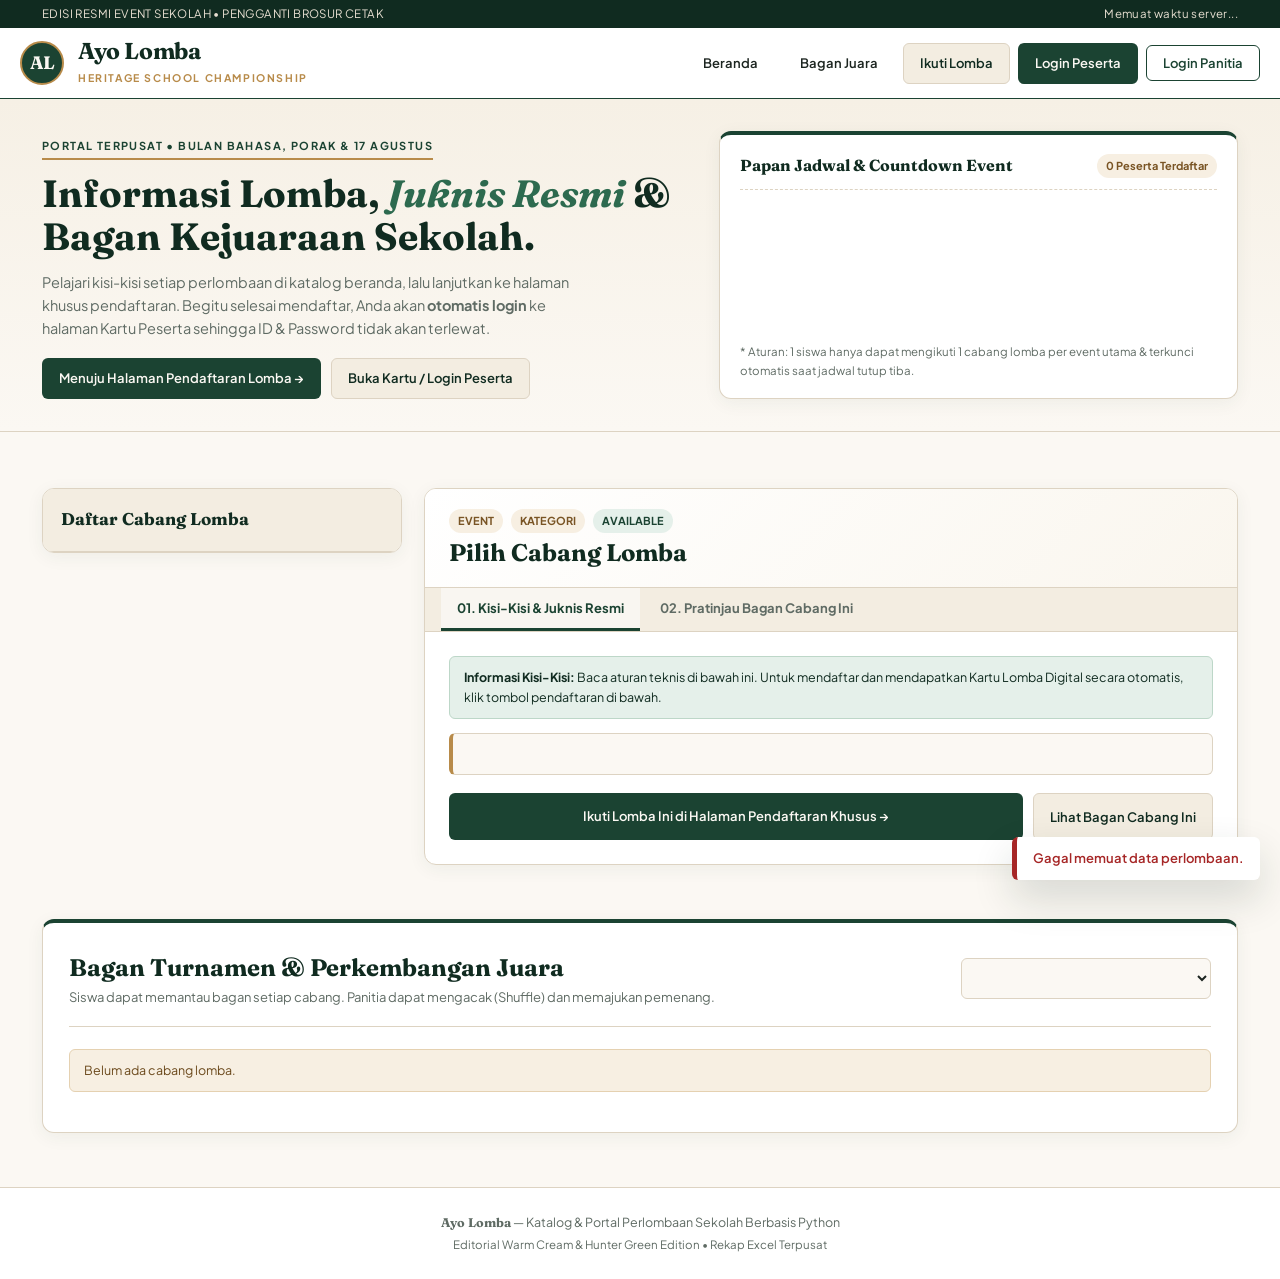
==== templates/index.html @ b58d6626 "Add files via upload" ====
<!DOCTYPE html>
<html lang="id">
<head>
  <meta charset="UTF-8">
  <meta name="viewport" content="width=device-width, initial-scale=1.0">
  <title>Ayo Lomba — Katalog &amp; Portal Perlombaan Sekolah</title>
  <link rel="preconnect" href="https://fonts.googleapis.com">
  <link rel="preconnect" href="https://fonts.gstatic.com" crossorigin>
  <link href="https://fonts.googleapis.com/css2?family=Fraunces:ital,opsz,wght@0,9..144,600;0,9..144,700;1,9..144,600&family=JetBrains+Mono:wght@500;700&family=Plus+Jakarta+Sans:wght@400;500;600;700;800&display=swap" rel="stylesheet">
  <link rel="stylesheet" href="/static/css/style.css">
</head>
<body data-page="home">

  <!-- Editorial Masthead -->
  <header class="masthead">
    <div class="masthead-top">
      <div class="container masthead-top-inner">
        <span id="topAuthBanner">EDISI RESMI EVENT SEKOLAH &bull; PENGGANTI BROSUR CETAK</span>
        <span id="serverClockBanner">Memuat waktu server...</span>
      </div>
    </div>
    <div class="container masthead-nav">
      <a href="/" class="brand" style="text-decoration: none;">
        <div class="brand-crest">AL</div>
        <div class="brand-title">
          <h1>Ayo Lomba</h1>
          <span>Heritage School Championship</span>
        </div>
      </a>

      <nav class="nav-actions">
        <a href="/" class="btn btn-ghost">Beranda</a>
        <a href="#bracketSection" class="btn btn-ghost">Bagan Juara</a>
        <a href="/daftar" class="btn btn-parchment" id="navBtnDaftar">Ikuti Lomba</a>
        <div id="navParticipantZone" style="display: inline-flex; align-items: center; gap: 8px; flex-wrap: wrap;">
          <a href="/peserta" class="btn btn-hunter">Login Peserta</a>
        </div>
        <button class="btn btn-outline" id="btnNavPanitia" onclick="openPanitiaPortal()">Login Panitia</button>
      </nav>
    </div>
  </header>

  <!-- Editorial Hero Strip with Countdown Ledger -->
  <section class="editorial-hero">
    <div class="container hero-grid">
      <div>
        <div class="issue-tag">Portal Terpusat &bull; Bulan Bahasa, PORAK &amp; 17 Agustus</div>
        <h2>Informasi Lomba, <em>Juknis Resmi</em> &amp; Bagan Kejuaraan Sekolah.</h2>
        <p>
          Pelajari kisi-kisi setiap perlombaan di katalog beranda, lalu lanjutkan ke halaman khusus pendaftaran.
          Begitu selesai mendaftar, Anda akan <strong>otomatis login</strong> ke halaman Kartu Peserta sehingga ID &amp; Password tidak akan terlewat.
        </p>
        <div id="homeLoggedStudentAlert" style="display: none;" class="alert-box alert-hunter"></div>
        <div style="display: flex; gap: 10px; flex-wrap: wrap;">
          <a href="/daftar" class="btn btn-hunter">Menuju Halaman Pendaftaran Lomba &rarr;</a>
          <a href="/peserta" class="btn btn-parchment" id="heroBtnPeserta">Buka Kartu / Login Peserta</a>
        </div>
      </div>

      <div class="hero-ledger">
        <div class="ledger-head">
          <h3>Papan Jadwal &amp; Countdown Event</h3>
          <span class="badge badge-brass" id="ledgerParticipantBadge">0 Terdaftar</span>
        </div>
        <div class="ledger-list" id="heroLedgerList"></div>
        <div style="margin-top: 10px; font-size: 11.5px; color: var(--muted);">
          * Aturan: 1 siswa hanya dapat mengikuti 1 cabang lomba per event utama &amp; terkunci otomatis saat jadwal tutup tiba.
        </div>
      </div>
    </div>
  </section>

  <!-- Main Content: Catalog Explorer & Bracket -->
  <main class="container">
    <section class="workspace-section" id="workspaceSection">
      <div class="event-ribbon" id="eventRibbon"></div>

      <div class="split-workspace">
        <!-- Left Index -->
        <aside class="catalog-panel">
          <div class="catalog-head">
            <h3 id="catalogEventTitle">Daftar Cabang Lomba</h3>
            <div id="catalogEventMeta" style="font-size: 12px; color: var(--muted); margin-top: 3px;"></div>
          </div>
          <div class="catalog-list" id="catalogList"></div>
        </aside>

        <!-- Right Info & Juknis Panel (Redirects to dedicated /daftar page for registration) -->
        <div class="detail-panel" id="detailPanel">
          <div class="detail-header">
            <div>
              <div style="display: flex; gap: 8px; align-items: center; margin-bottom: 6px; flex-wrap: wrap;">
                <span class="badge badge-brass" id="wsEventBadge">EVENT</span>
                <span class="badge badge-brass" id="wsCatBadge">KATEGORI</span>
                <span class="badge badge-open" id="wsStatusBadge">AVAILABLE</span>
              </div>
              <h3 id="wsCompTitle">Pilih Cabang Lomba</h3>
            </div>
            <div style="font-size: 12px; color: var(--muted); font-weight: 600;" id="wsCountLabel"></div>
          </div>

          <div class="detail-tabs">
            <button type="button" class="detail-tab active" id="wsTabJuknis" onclick="switchHomeCompTab('juknis')">
              01. Kisi-Kisi &amp; Juknis Resmi
            </button>
            <button type="button" class="detail-tab" id="wsTabBracket" onclick="switchHomeCompTab('bracket')">
              02. Pratinjau Bagan Cabang Ini
            </button>
          </div>

          <div class="detail-body">
            <div id="wsPanelJuknis">
              <div class="alert-box alert-hunter">
                <strong>Informasi Kisi-Kisi:</strong> Baca aturan teknis di bawah ini. Untuk mendaftar dan mendapatkan Kartu Lomba Digital secara otomatis, klik tombol pendaftaran di bawah.
              </div>
              <div class="juknis-paper" id="wsJuknisContent"></div>
              <div style="display: flex; gap: 10px; flex-wrap: wrap;">
                <a href="/daftar" id="btnGoToDedicatedDaftar" class="btn btn-hunter" style="flex: 1; padding: 12px;">
                  Ikuti Lomba Ini di Halaman Pendaftaran Khusus &rarr;
                </a>
                <button type="button" class="btn btn-parchment" onclick="switchHomeCompTab('bracket')">
                  Lihat Bagan Cabang Ini
                </button>
              </div>
            </div>

            <div id="wsPanelBracket" style="display: none;">
              <div style="display: flex; justify-content: space-between; align-items: center; margin-bottom: 14px; flex-wrap: wrap; gap: 8px;">
                <span style="font-size: 13px; color: var(--muted);">Bagan langsung cabang <strong id="wsBracketTitle"></strong></span>
                <button type="button" class="btn btn-parchment btn-sm" onclick="syncMainBracketToCurrent()">Buka di Tampilan Penuh &darr;</button>
              </div>
              <div id="wsBracketContainer"></div>
            </div>
          </div>
        </div>
      </div>
    </section>

    <!-- Full-Width Homepage Tournament Bracket Showcase -->
    <section class="bracket-showcase" id="bracketSection">
      <div class="bracket-bar">
        <div>
          <h3 class="serif" style="font-size: 24px; color: var(--hunter-deep);">Bagan Turnamen &amp; Perkembangan Juara</h3>
          <p style="font-size: 13px; color: var(--muted);" id="mainBracketSub">
            Siswa dapat memantau bagan setiap cabang. Panitia dapat mengacak (Shuffle) dan memajukan pemenang.
          </p>
        </div>
        <div style="display: flex; gap: 8px; flex-wrap: wrap; align-items: center;">
          <select id="mainBracketSelect" class="form-control" style="width: auto; min-width: 250px;" onchange="renderMainBracket()"></select>
          <div id="panitiaBracketToolbar" style="display: none; gap: 8px; flex-wrap: wrap;">
            <button class="btn btn-hunter btn-sm" onclick="panitiaBracketAction('shuffle')">Shuffle (Acak Bagan)</button>
            <button class="btn btn-parchment btn-sm" onclick="panitiaBracketAction('reset')">Reset Bagan</button>
          </div>
        </div>
      </div>
      <div id="mainBracketContainer"></div>
    </section>
  </main>

  <!-- Modal: Panitia Login -->
  <div class="modal-overlay" id="panitiaLoginModal">
    <div class="modal-box">
      <div class="modal-head">
        <h3>Portal Khusus Panitia</h3>
        <button class="close-x" onclick="closeModal('panitiaLoginModal')">&times;</button>
      </div>
      <div class="modal-body">
        <div class="alert-box alert-brass">
          <strong>Akses Terbatas:</strong> Hanya panitia yang memiliki <strong>ID Unik Panitia</strong> resmi yang dapat membuka kontrol perlombaan, pengacakan bagan, dan rekap Excel.
        </div>
        <form onsubmit="submitPanitiaLogin(event)">
          <div class="form-group">
            <label>ID Unik Panitia</label>
            <input type="text" id="panitiaIdInput" class="form-control mono" placeholder="Masukkan ID Unik Panitia" autocomplete="off" required>
          </div>
          <div class="form-group">
            <label>Password Panitia</label>
            <input type="password" id="panitiaPwInput" class="form-control" placeholder="Masukkan password panitia" required>
          </div>
          <button type="submit" class="btn btn-hunter" style="width: 100%; padding: 11px;">
            Verifikasi &amp; Masuk Ruang Kontrol
          </button>
        </form>
      </div>
    </div>
  </div>

  <!-- Modal: Panitia Control Center -->
  <div class="modal-overlay" id="panitiaDashModal">
    <div class="modal-box wide">
      <div class="modal-head">
        <div>
          <h3>Ruang Kontrol Panitia &mdash; Ayo Lomba</h3>
          <span id="panitiaIdentityLabel" style="font-size: 12px; color: var(--hunter-mid); font-weight: 700;"></span>
        </div>
        <div style="display: flex; gap: 8px; align-items: center;">
          <button class="btn btn-danger btn-sm" onclick="logoutPanitia()">Keluar Panitia</button>
          <button class="close-x" onclick="closeModal('panitiaDashModal')">&times;</button>
        </div>
      </div>
      <div class="modal-body">
        <div style="display: flex; justify-content: space-between; align-items: center; flex-wrap: wrap; gap: 10px; margin-bottom: 18px;">
          <div style="display: flex; gap: 8px; flex-wrap: wrap;">
            <button class="btn btn-hunter btn-sm" onclick="openModal('addCompModal')">+ Tambah Cabang Lomba</button>
            <button class="btn btn-parchment btn-sm" onclick="closeModal('panitiaDashModal'); scrollToEl('bracketSection');">Kelola &amp; Acak Bagan</button>
          </div>
          <div style="display: flex; gap: 8px; align-items: center;">
            <select id="excelEventFilter" class="form-control" style="width: auto; padding: 6px 10px; font-size: 12px;">
              <option value="">Semua Event (Excel)</option>
              <option value="bulan-bahasa">Bulan Bahasa</option>
              <option value="porak">PORAK</option>
              <option value="17-agustus">17 Agustus</option>
            </select>
            <button class="btn btn-hunter btn-sm" onclick="downloadExcel()">Download Excel (.xlsx)</button>
          </div>
        </div>

        <h4 class="serif" style="font-size: 16px; color: var(--hunter-deep); margin-bottom: 10px;">
          1. Status Available/Locked &amp; Schedule Lock (3 Event Utama)
        </h4>
        <div class="panitia-grid" id="panitiaEventsControl"></div>

        <h4 class="serif" style="font-size: 16px; color: var(--hunter-deep); margin: 16px 0 10px;">
          2. Kelola Cabang Lomba &amp; Ubah Kisi-Kisi / Juknis
        </h4>
        <div id="panitiaCompsControl" style="display: grid; grid-template-columns: repeat(auto-fit, minmax(250px, 1fr)); gap: 10px; margin-bottom: 20px;"></div>

        <div style="display: flex; justify-content: space-between; align-items: center; margin: 16px 0 8px;">
          <h4 class="serif" style="font-size: 16px; color: var(--hunter-deep);">
            3. Rekap Data Peserta (Tanpa NIS/NISN)
          </h4>
          <span id="panitiaTotalRows" style="font-size: 12px; color: var(--muted); font-weight: 700;"></span>
        </div>
        <div class="table-wrap">
          <table class="data-table">
            <thead>
              <tr>
                <th>ID User</th>
                <th>Password</th>
                <th>Nama Siswa</th>
                <th>Kelas</th>
                <th>Event</th>
                <th>Cabang Lomba</th>
                <th>Kontak</th>
                <th>Aksi</th>
              </tr>
            </thead>
            <tbody id="panitiaParticipantsBody"></tbody>
          </table>
        </div>
      </div>
    </div>
  </div>

  <!-- Modal: Add Competition -->
  <div class="modal-overlay" id="addCompModal">
    <div class="modal-box">
      <div class="modal-head">
        <h3>Tambah Cabang Lomba Baru</h3>
        <button class="close-x" onclick="closeModal('addCompModal')">&times;</button>
      </div>
      <div class="modal-body">
        <form onsubmit="submitNewCompetition(event)">
          <div class="form-group">
            <label>Pilih Event Utama *</label>
            <select id="addCompEventId" class="form-control" required>
              <option value="bulan-bahasa">Bulan Bahasa</option>
              <option value="porak">PORAK</option>
              <option value="17-agustus">17 Agustus</option>
            </select>
          </div>
          <div class="form-group">
            <label>Nama Cabang Lomba *</label>
            <input type="text" id="addCompName" class="form-control" placeholder="Contoh: Debat Bahasa Indonesia" required>
          </div>
          <div class="form-group">
            <label>Kategori Peserta</label>
            <input type="text" id="addCompCategory" class="form-control" value="Individu">
          </div>
          <div class="form-group">
            <label>Kisi-Kisi &amp; Juknis Lomba *</label>
            <textarea id="addCompJuknis" class="form-control" rows="5" placeholder="Tuliskan aturan teknis, durasi, dan kriteria penilaian..." required></textarea>
          </div>
          <button type="submit" class="btn btn-hunter" style="width: 100%;">Simpan Cabang Lomba</button>
        </form>
      </div>
    </div>
  </div>

  <!-- Modal: Edit Juknis -->
  <div class="modal-overlay" id="editJuknisModal">
    <div class="modal-box">
      <div class="modal-head">
        <h3 id="editJuknisTitle">Ubah Kisi-Kisi &amp; Juknis</h3>
        <button class="close-x" onclick="closeModal('editJuknisModal')">&times;</button>
      </div>
      <div class="modal-body">
        <form onsubmit="submitEditJuknis(event)">
          <input type="hidden" id="editJuknisCompId">
          <div class="form-group">
            <label>Isi Kisi-Kisi / Juknis</label>
            <textarea id="editJuknisTextarea" class="form-control" rows="8" required></textarea>
          </div>
          <button type="submit" class="btn btn-hunter" style="width: 100%;">Simpan Perubahan</button>
        </form>
      </div>
    </div>
  </div>

  <div class="toast-container" id="toastContainer"></div>

  <footer>
    <div class="container">
      <strong class="serif">Ayo Lomba</strong> &mdash; Katalog &amp; Portal Perlombaan Sekolah Berbasis Python
      <div style="font-size: 11.5px; margin-top: 3px;">Editorial Warm Cream &amp; Hunter Green Edition &bull; Rekap Excel Terpusat</div>
    </div>
  </footer>

  <script src="/static/js/app.js"></script>
</body>
</html>
---- static/css/style.css ----
:root {
  --cream: #FBF8F3;
  --parchment: #F3EDE1;
  --paper: #FFFFFF;
  --hunter: #1B4332;
  --hunter-deep: #102B20;
  --hunter-mid: #2D6A4F;
  --hunter-soft: #E5F0EA;
  --brass: #B88B4A;
  --brass-soft: #F7EFE2;
  --ink: #1C2520;
  --muted: #5F6B64;
  --rule: #DDD3C2;
  --danger: #A62626;
  --danger-soft: #FDECEC;
  --radius-sm: 6px;
  --radius-md: 12px;
  --radius-lg: 18px;
  --shadow-card: 0 4px 18px rgba(27, 67, 50, 0.06);
  --shadow-deep: 0 18px 40px rgba(16, 43, 32, 0.16);
}

* {
  box-sizing: border-box;
  margin: 0;
  padding: 0;
}

html {
  scroll-behavior: smooth;
}

body {
  font-family: 'Plus Jakarta Sans', -apple-system, BlinkMacSystemFont, sans-serif;
  background-color: var(--cream);
  color: var(--ink);
  line-height: 1.6;
  min-height: 100vh;
}

.serif {
  font-family: 'Fraunces', Georgia, serif;
}

.mono {
  font-family: 'JetBrains Mono', ui-monospace, monospace;
}

.container {
  max-width: 1240px;
  margin: 0 auto;
  padding: 0 22px;
}

/* Editorial Masthead */
.masthead {
  background: var(--paper);
  border-bottom: 1.5px solid var(--hunter);
  position: sticky;
  top: 0;
  z-index: 100;
}

.masthead-top {
  background: var(--hunter-deep);
  color: #E7DFD1;
  font-size: 11.5px;
  padding: 5px 0;
  letter-spacing: 0.4px;
}

.masthead-top-inner {
  display: flex;
  justify-content: space-between;
  align-items: center;
  gap: 12px;
  flex-wrap: wrap;
}

.masthead-nav {
  display: flex;
  justify-content: space-between;
  align-items: center;
  min-height: 70px;
  gap: 16px;
  flex-wrap: wrap;
  padding: 8px 0;
}

.brand {
  display: flex;
  align-items: center;
  gap: 14px;
  cursor: pointer;
}

.brand-crest {
  width: 44px;
  height: 44px;
  border-radius: 50%;
  background: var(--hunter);
  color: var(--cream);
  border: 2px solid var(--brass);
  display: flex;
  align-items: center;
  justify-content: center;
  font-family: 'Fraunces', Georgia, serif;
  font-weight: 700;
  font-size: 18px;
  letter-spacing: -0.5px;
}

.brand-title h1 {
  font-family: 'Fraunces', Georgia, serif;
  font-size: 23px;
  font-weight: 700;
  color: var(--hunter-deep);
  line-height: 1.05;
  letter-spacing: -0.4px;
}

.brand-title span {
  font-size: 10.5px;
  font-weight: 700;
  text-transform: uppercase;
  letter-spacing: 1.6px;
  color: var(--brass);
}

.nav-actions {
  display: flex;
  align-items: center;
  gap: 8px;
  flex-wrap: wrap;
}

.user-identity-pill {
  display: inline-flex;
  align-items: center;
  gap: 10px;
  background: var(--hunter-soft);
  border: 1.5px solid var(--hunter-mid);
  color: var(--hunter-deep);
  padding: 5px 12px;
  border-radius: 999px;
  font-size: 12.5px;
  font-weight: 700;
}

.user-identity-pill .u-avatar {
  width: 24px;
  height: 24px;
  border-radius: 50%;
  background: var(--hunter);
  color: var(--cream);
  display: inline-flex;
  align-items: center;
  justify-content: center;
  font-size: 11px;
  font-weight: 800;
}

.profile-info-grid {
  display: grid;
  grid-template-columns: repeat(auto-fit, minmax(180px, 1fr));
  gap: 12px;
  margin-bottom: 18px;
}

.profile-stat-card {
  background: var(--cream);
  border: 1px solid var(--rule);
  border-radius: var(--radius-sm);
  padding: 12px 14px;
}

.profile-stat-card .p-label {
  font-size: 11px;
  text-transform: uppercase;
  letter-spacing: 0.7px;
  color: var(--muted);
  font-weight: 700;
}

.profile-stat-card .p-val {
  font-size: 15px;
  font-weight: 800;
  color: var(--hunter-deep);
  margin-top: 3px;
}

/* Buttons */
.btn {
  display: inline-flex;
  align-items: center;
  justify-content: center;
  gap: 7px;
  padding: 9px 16px;
  border-radius: var(--radius-sm);
  font-family: inherit;
  font-size: 13px;
  font-weight: 600;
  border: 1px solid transparent;
  cursor: pointer;
  transition: all 0.18s ease;
  text-decoration: none;
}

.btn:disabled {
  opacity: 0.5;
  cursor: not-allowed;
}

.btn-ghost {
  background: transparent;
  color: var(--ink);
}

.btn-ghost:hover {
  background: var(--parchment);
  color: var(--hunter);
}

.btn-hunter {
  background: var(--hunter);
  color: var(--cream);
}

.btn-hunter:hover:not(:disabled) {
  background: var(--hunter-mid);
  transform: translateY(-1px);
}

.btn-parchment {
  background: var(--parchment);
  color: var(--hunter-deep);
  border-color: var(--rule);
}

.btn-parchment:hover:not(:disabled) {
  background: #E8DEC9;
}

.btn-outline {
  background: transparent;
  color: var(--hunter);
  border: 1.5px solid var(--hunter);
}

.btn-outline:hover:not(:disabled) {
  background: var(--hunter-soft);
}

.btn-danger {
  background: var(--danger-soft);
  color: var(--danger);
  border-color: #F4C7C7;
}

.btn-danger:hover:not(:disabled) {
  background: #FAD7D7;
}

.btn-sm {
  padding: 6px 11px;
  font-size: 12px;
}

/* Editorial Hero Strip */
.editorial-hero {
  border-bottom: 1px solid var(--rule);
  background: linear-gradient(180deg, #F6F0E5 0%, var(--cream) 100%);
  padding: 32px 0;
}

.hero-grid {
  display: grid;
  grid-template-columns: 1.25fr 1fr;
  gap: 28px;
  align-items: stretch;
}

@media (max-width: 900px) {
  .hero-grid {
    grid-template-columns: 1fr;
  }
}

.issue-tag {
  display: inline-block;
  font-size: 11px;
  font-weight: 700;
  text-transform: uppercase;
  letter-spacing: 1.4px;
  color: var(--hunter);
  border-bottom: 2px solid var(--brass);
  padding-bottom: 3px;
  margin-bottom: 12px;
}

.editorial-hero h2 {
  font-family: 'Fraunces', Georgia, serif;
  font-size: 38px;
  line-height: 1.14;
  font-weight: 700;
  color: var(--hunter-deep);
  margin-bottom: 12px;
}

.editorial-hero h2 em {
  font-style: italic;
  color: var(--hunter-mid);
}

.editorial-hero p {
  color: var(--muted);
  font-size: 14.5px;
  max-width: 560px;
  margin-bottom: 18px;
}

.hero-ledger {
  background: var(--paper);
  border: 1px solid var(--rule);
  border-top: 4px solid var(--hunter);
  border-radius: var(--radius-md);
  padding: 18px 20px;
  box-shadow: var(--shadow-card);
  display: flex;
  flex-direction: column;
  justify-content: space-between;
}

.ledger-head {
  display: flex;
  justify-content: space-between;
  align-items: center;
  padding-bottom: 10px;
  border-bottom: 1px dashed var(--rule);
  margin-bottom: 12px;
}

.ledger-head h3 {
  font-family: 'Fraunces', Georgia, serif;
  font-size: 16px;
  color: var(--hunter-deep);
}

.ledger-list {
  display: flex;
  flex-direction: column;
  gap: 9px;
}

.ledger-item {
  display: flex;
  justify-content: space-between;
  align-items: center;
  gap: 10px;
  padding: 8px 10px;
  background: var(--cream);
  border: 1px solid #EAE1D2;
  border-radius: var(--radius-sm);
  cursor: pointer;
  transition: border-color 0.15s;
}

.ledger-item:hover {
  border-color: var(--hunter-mid);
}

.ledger-countdown {
  font-family: 'JetBrains Mono', monospace;
  font-size: 11px;
  font-weight: 700;
  color: var(--hunter);
}

/* Badges */
.badge {
  display: inline-flex;
  align-items: center;
  gap: 5px;
  font-size: 11px;
  font-weight: 700;
  padding: 3px 9px;
  border-radius: 999px;
  white-space: nowrap;
}

.badge-open {
  background: var(--hunter-soft);
  color: var(--hunter);
}

.badge-locked {
  background: var(--danger-soft);
  color: var(--danger);
}

.badge-brass {
  background: var(--brass-soft);
  color: #795424;
}

/* Split-View Catalog & Workspace */
.workspace-section {
  padding: 34px 0 20px;
}

.event-ribbon {
  display: grid;
  grid-template-columns: repeat(3, 1fr);
  gap: 12px;
  margin-bottom: 22px;
}

@media (max-width: 780px) {
  .event-ribbon {
    grid-template-columns: 1fr;
  }
}

.event-ribbon-card {
  background: var(--paper);
  border: 1.5px solid var(--rule);
  border-radius: var(--radius-md);
  padding: 14px 16px;
  cursor: pointer;
  text-align: left;
  transition: all 0.2s ease;
  display: flex;
  justify-content: space-between;
  align-items: center;
  gap: 10px;
}

.event-ribbon-card:hover {
  border-color: var(--hunter-mid);
  transform: translateY(-1px);
}

.event-ribbon-card.active {
  background: var(--hunter);
  color: var(--cream);
  border-color: var(--hunter-deep);
  box-shadow: var(--shadow-card);
}

.event-ribbon-card.active .ribbon-sub {
  color: #CCE0D4;
}

.ribbon-title {
  font-family: 'Fraunces', Georgia, serif;
  font-size: 18px;
  font-weight: 700;
}

.ribbon-sub {
  font-size: 12px;
  color: var(--muted);
}

.split-workspace {
  display: grid;
  grid-template-columns: 360px 1fr;
  gap: 22px;
  align-items: start;
}

@media (max-width: 960px) {
  .split-workspace {
    grid-template-columns: 1fr;
  }
}

/* Left Index Column */
.catalog-panel {
  background: var(--paper);
  border: 1px solid var(--rule);
  border-radius: var(--radius-md);
  overflow: hidden;
  box-shadow: var(--shadow-card);
}

.catalog-head {
  padding: 16px 18px;
  background: var(--parchment);
  border-bottom: 1px solid var(--rule);
}

.catalog-head h3 {
  font-family: 'Fraunces', Georgia, serif;
  font-size: 17px;
  color: var(--hunter-deep);
}

.catalog-list {
  display: flex;
  flex-direction: column;
}

.catalog-item {
  display: flex;
  align-items: flex-start;
  gap: 12px;
  padding: 14px 16px;
  border-bottom: 1px solid #EFE8DA;
  background: transparent;
  border-left: 4px solid transparent;
  border-right: none;
  border-top: none;
  width: 100%;
  text-align: left;
  cursor: pointer;
  transition: all 0.15s;
}

.catalog-item:last-child {
  border-bottom: none;
}

.catalog-item:hover {
  background: var(--cream);
}

.catalog-item.active {
  background: var(--hunter-soft);
  border-left-color: var(--hunter);
}

.catalog-num {
  font-family: 'Fraunces', Georgia, serif;
  font-size: 16px;
  font-weight: 700;
  color: var(--brass);
  min-width: 24px;
}

.catalog-info {
  flex: 1;
}

.catalog-name {
  font-weight: 700;
  font-size: 14.5px;
  color: var(--hunter-deep);
  line-height: 1.3;
}

.catalog-meta {
  font-size: 12px;
  color: var(--muted);
  margin-top: 3px;
  display: flex;
  justify-content: space-between;
  align-items: center;
  gap: 6px;
}

/* Right Detail / Action Panel */
.detail-panel {
  background: var(--paper);
  border: 1px solid var(--rule);
  border-radius: var(--radius-md);
  box-shadow: var(--shadow-card);
  overflow: hidden;
}

.detail-header {
  padding: 20px 24px;
  border-bottom: 1px solid var(--rule);
  display: flex;
  justify-content: space-between;
  align-items: flex-start;
  flex-wrap: wrap;
  gap: 12px;
  background: linear-gradient(135deg, #FFFFFF 0%, #FAF6EE 100%);
}

.detail-header h3 {
  font-family: 'Fraunces', Georgia, serif;
  font-size: 24px;
  color: var(--hunter-deep);
  line-height: 1.2;
}

.detail-tabs {
  display: flex;
  border-bottom: 1px solid var(--rule);
  background: var(--parchment);
  padding: 0 16px;
  gap: 4px;
  overflow-x: auto;
}

.detail-tab {
  background: transparent;
  border: none;
  border-bottom: 3px solid transparent;
  padding: 12px 16px;
  font-family: inherit;
  font-size: 13px;
  font-weight: 700;
  color: var(--muted);
  cursor: pointer;
  white-space: nowrap;
  display: inline-flex;
  align-items: center;
  gap: 6px;
  transition: all 0.15s;
}

.detail-tab:hover {
  color: var(--hunter-deep);
}

.detail-tab.active {
  color: var(--hunter);
  border-bottom-color: var(--hunter);
  background: rgba(255, 255, 255, 0.55);
}

.detail-tab.locked {
  opacity: 0.55;
  cursor: not-allowed;
}

.detail-body {
  padding: 24px;
}

.juknis-paper {
  background: var(--cream);
  border: 1px solid var(--rule);
  border-left: 4px solid var(--brass);
  border-radius: var(--radius-sm);
  padding: 20px;
  font-size: 14px;
  line-height: 1.8;
  white-space: pre-wrap;
  margin-bottom: 18px;
}

/* Split Form + Live Kartu Preview */
.reg-split {
  display: grid;
  grid-template-columns: 1.1fr 0.95fr;
  gap: 22px;
  align-items: start;
}

@media (max-width: 760px) {
  .reg-split {
    grid-template-columns: 1fr;
  }
}

.form-group {
  margin-bottom: 14px;
}

.form-group label {
  display: block;
  font-size: 12.5px;
  font-weight: 700;
  color: var(--hunter-deep);
  margin-bottom: 5px;
}

.form-group label small {
  font-weight: 500;
  color: var(--muted);
}

.form-control {
  width: 100%;
  padding: 10px 12px;
  border: 1.5px solid var(--rule);
  border-radius: var(--radius-sm);
  font-family: inherit;
  font-size: 13.5px;
  background: var(--cream);
  color: var(--ink);
  transition: border-color 0.15s, background-color 0.15s;
}

.form-control:focus {
  outline: none;
  border-color: var(--hunter);
  background: var(--paper);
}

.alert-box {
  padding: 11px 14px;
  border-radius: var(--radius-sm);
  font-size: 12.5px;
  line-height: 1.55;
  margin-bottom: 14px;
}

.alert-hunter {
  background: var(--hunter-soft);
  border: 1px solid #BDD7C8;
  color: var(--hunter-deep);
}

.alert-brass {
  background: var(--brass-soft);
  border: 1px solid #E5D1B1;
  color: #6B491C;
}

.alert-danger {
  background: var(--danger-soft);
  border: 1px solid #F3BDBD;
  color: var(--danger);
}

/* Heritage Pass (Kartu Lomba Digital) */
.pass-wrapper {
  position: sticky;
  top: 90px;
}

.pass-card {
  background: linear-gradient(155deg, var(--hunter-deep) 0%, var(--hunter) 65%, var(--hunter-mid) 100%);
  color: var(--cream);
  border-radius: var(--radius-md);
  border: 2px solid var(--brass);
  padding: 20px;
  box-shadow: var(--shadow-deep);
  position: relative;
  overflow: hidden;
}

.pass-card::after {
  content: "";
  position: absolute;
  bottom: -45px;
  right: -45px;
  width: 130px;
  height: 130px;
  border-radius: 50%;
  border: 18px solid rgba(184, 139, 74, 0.14);
  pointer-events: none;
}

.pass-head {
  display: flex;
  justify-content: space-between;
  align-items: center;
  padding-bottom: 10px;
  border-bottom: 1px dashed rgba(251, 248, 243, 0.28);
  margin-bottom: 14px;
}

.pass-brand {
  font-family: 'Fraunces', Georgia, serif;
  font-size: 15px;
  font-weight: 700;
  letter-spacing: 0.4px;
}

.pass-event-pill {
  font-size: 10.5px;
  font-weight: 700;
  text-transform: uppercase;
  letter-spacing: 0.7px;
  background: rgba(184, 139, 74, 0.25);
  border: 1px solid var(--brass);
  color: #F8E5C7;
  padding: 2px 9px;
  border-radius: 999px;
}

.pass-body-row {
  display: flex;
  justify-content: space-between;
  align-items: flex-start;
  gap: 12px;
}

.pass-name {
  font-family: 'Fraunces', Georgia, serif;
  font-size: 19px;
  font-weight: 700;
  line-height: 1.2;
}

.pass-sub {
  font-size: 12.5px;
  color: #CBE3D5;
  margin-top: 2px;
}

.pass-qr-box {
  background: var(--cream);
  padding: 5px;
  border-radius: 6px;
  flex-shrink: 0;
  border: 1px solid var(--brass);
}

.pass-creds {
  display: grid;
  grid-template-columns: 1fr 1fr;
  gap: 10px;
  margin-top: 14px;
  background: rgba(0, 0, 0, 0.26);
  border: 1px dashed rgba(255, 255, 255, 0.28);
  border-radius: var(--radius-sm);
  padding: 10px;
  text-align: center;
}

.pass-cred-lbl {
  font-size: 10px;
  text-transform: uppercase;
  letter-spacing: 0.8px;
  color: #B9D9C6;
}

.pass-cred-val {
  font-family: 'JetBrains Mono', monospace;
  font-size: 15px;
  font-weight: 700;
  color: #FFFFFF;
  margin-top: 2px;
}

/* Tournament Bracket with Tree Connectors */
.bracket-showcase {
  background: var(--paper);
  border: 1px solid var(--rule);
  border-top: 4px solid var(--hunter);
  border-radius: var(--radius-md);
  padding: 26px;
  margin: 34px 0 54px;
  box-shadow: var(--shadow-card);
}

.bracket-bar {
  display: flex;
  justify-content: space-between;
  align-items: center;
  flex-wrap: wrap;
  gap: 12px;
  padding-bottom: 18px;
  border-bottom: 1px solid var(--rule);
  margin-bottom: 22px;
}

.bracket-tree-wrap {
  display: flex;
  gap: 32px;
  overflow-x: auto;
  padding: 10px 4px;
  align-items: stretch;
}

.b-round {
  min-width: 265px;
  flex: 1;
  display: flex;
  flex-direction: column;
}

.b-round-label {
  text-align: center;
  font-family: 'Fraunces', Georgia, serif;
  font-size: 14px;
  font-weight: 700;
  color: var(--hunter-deep);
  background: var(--parchment);
  border: 1px solid var(--rule);
  border-radius: var(--radius-sm);
  padding: 6px 12px;
  margin-bottom: 14px;
}

.b-matches {
  flex: 1;
  display: flex;
  flex-direction: column;
  justify-content: space-around;
  gap: 18px;
}

.b-match {
  background: var(--cream);
  border: 1.5px solid var(--rule);
  border-radius: var(--radius-sm);
  padding: 8px;
  position: relative;
}

/* Connector arm to next round */
.b-round:not(.b-last) .b-match::after {
  content: "";
  position: absolute;
  right: -18px;
  top: 50%;
  width: 17px;
  height: 2px;
  background: var(--brass);
}

.b-slot {
  display: flex;
  justify-content: space-between;
  align-items: center;
  gap: 8px;
  padding: 7px 9px;
  background: var(--paper);
  border: 1px solid #EAE1D2;
  border-radius: 5px;
  font-size: 12.5px;
  font-weight: 600;
}

.b-slot + .b-slot {
  margin-top: 6px;
}

.b-slot.winner {
  background: var(--hunter-soft);
  border-color: var(--hunter-mid);
  color: var(--hunter-deep);
}

.b-slot.muted {
  color: var(--muted);
  font-weight: 500;
  font-style: italic;
}

.b-champ-col {
  min-width: 220px;
  display: flex;
  flex-direction: column;
  justify-content: center;
}

.b-champ-card {
  background: linear-gradient(155deg, var(--hunter-deep), var(--hunter));
  border: 2px solid var(--brass);
  border-radius: var(--radius-md);
  padding: 24px 18px;
  text-align: center;
  color: var(--cream);
  box-shadow: var(--shadow-card);
}

.b-champ-card small {
  text-transform: uppercase;
  letter-spacing: 1.4px;
  font-size: 10.5px;
  font-weight: 700;
  color: var(--brass);
}

.b-champ-card h4 {
  font-family: 'Fraunces', Georgia, serif;
  font-size: 20px;
  margin-top: 8px;
}

/* Modals */
.modal-overlay {
  position: fixed;
  inset: 0;
  background: rgba(16, 43, 32, 0.62);
  backdrop-filter: blur(4px);
  display: none;
  align-items: center;
  justify-content: center;
  padding: 18px;
  z-index: 1000;
}

.modal-overlay.open {
  display: flex;
}

.modal-box {
  background: var(--paper);
  border: 1px solid var(--rule);
  border-radius: var(--radius-md);
  width: 100%;
  max-width: 560px;
  max-height: 92vh;
  overflow-y: auto;
  box-shadow: var(--shadow-deep);
}

.modal-box.wide {
  max-width: 960px;
}

.modal-head {
  padding: 16px 22px;
  border-bottom: 1px solid var(--rule);
  display: flex;
  justify-content: space-between;
  align-items: center;
  background: var(--parchment);
  position: sticky;
  top: 0;
  z-index: 5;
}

.modal-head h3 {
  font-family: 'Fraunces', Georgia, serif;
  font-size: 19px;
  color: var(--hunter-deep);
}

.close-x {
  width: 30px;
  height: 30px;
  border-radius: 50%;
  border: 1px solid var(--rule);
  background: var(--paper);
  color: var(--ink);
  font-size: 18px;
  cursor: pointer;
}

.modal-body {
  padding: 22px;
}

/* Panitia Controls & Table */
.panitia-grid {
  display: grid;
  grid-template-columns: repeat(auto-fit, minmax(260px, 1fr));
  gap: 14px;
  margin-bottom: 20px;
}

.panitia-box {
  background: var(--cream);
  border: 1px solid var(--rule);
  border-radius: var(--radius-sm);
  padding: 14px;
}

.table-wrap {
  overflow-x: auto;
  max-height: 320px;
  border: 1px solid var(--rule);
  border-radius: var(--radius-sm);
}

table.data-table {
  width: 100%;
  border-collapse: collapse;
  font-size: 12.5px;
}

table.data-table th {
  background: var(--hunter);
  color: var(--cream);
  text-align: left;
  padding: 9px 11px;
  position: sticky;
  top: 0;
}

table.data-table td {
  padding: 8px 11px;
  border-bottom: 1px solid #EDE5D7;
}

table.data-table tr:nth-child(even) {
  background: #FAF6EE;
}

/* Toast */
.toast-container {
  position: fixed;
  bottom: 20px;
  right: 20px;
  z-index: 2000;
  display: flex;
  flex-direction: column;
  gap: 8px;
}

.toast {
  background: var(--paper);
  border-left: 5px solid var(--hunter);
  border-radius: var(--radius-sm);
  padding: 11px 16px;
  box-shadow: var(--shadow-deep);
  font-size: 13px;
  font-weight: 600;
  max-width: 390px;
}

.toast.error {
  border-left-color: var(--danger);
  color: var(--danger);
}

footer {
  border-top: 1px solid var(--rule);
  background: var(--paper);
  padding: 24px 0;
  text-align: center;
  font-size: 12.5px;
  color: var(--muted);
}

@media print {
  body * {
    visibility: hidden;
  }
  .print-pass-target, .print-pass-target * {
    visibility: visible;
  }
  .print-pass-target {
    position: fixed;
    left: 24px;
    top: 24px;
    width: 440px;
    -webkit-print-color-adjust: exact;
    print-color-adjust: exact;
  }
}
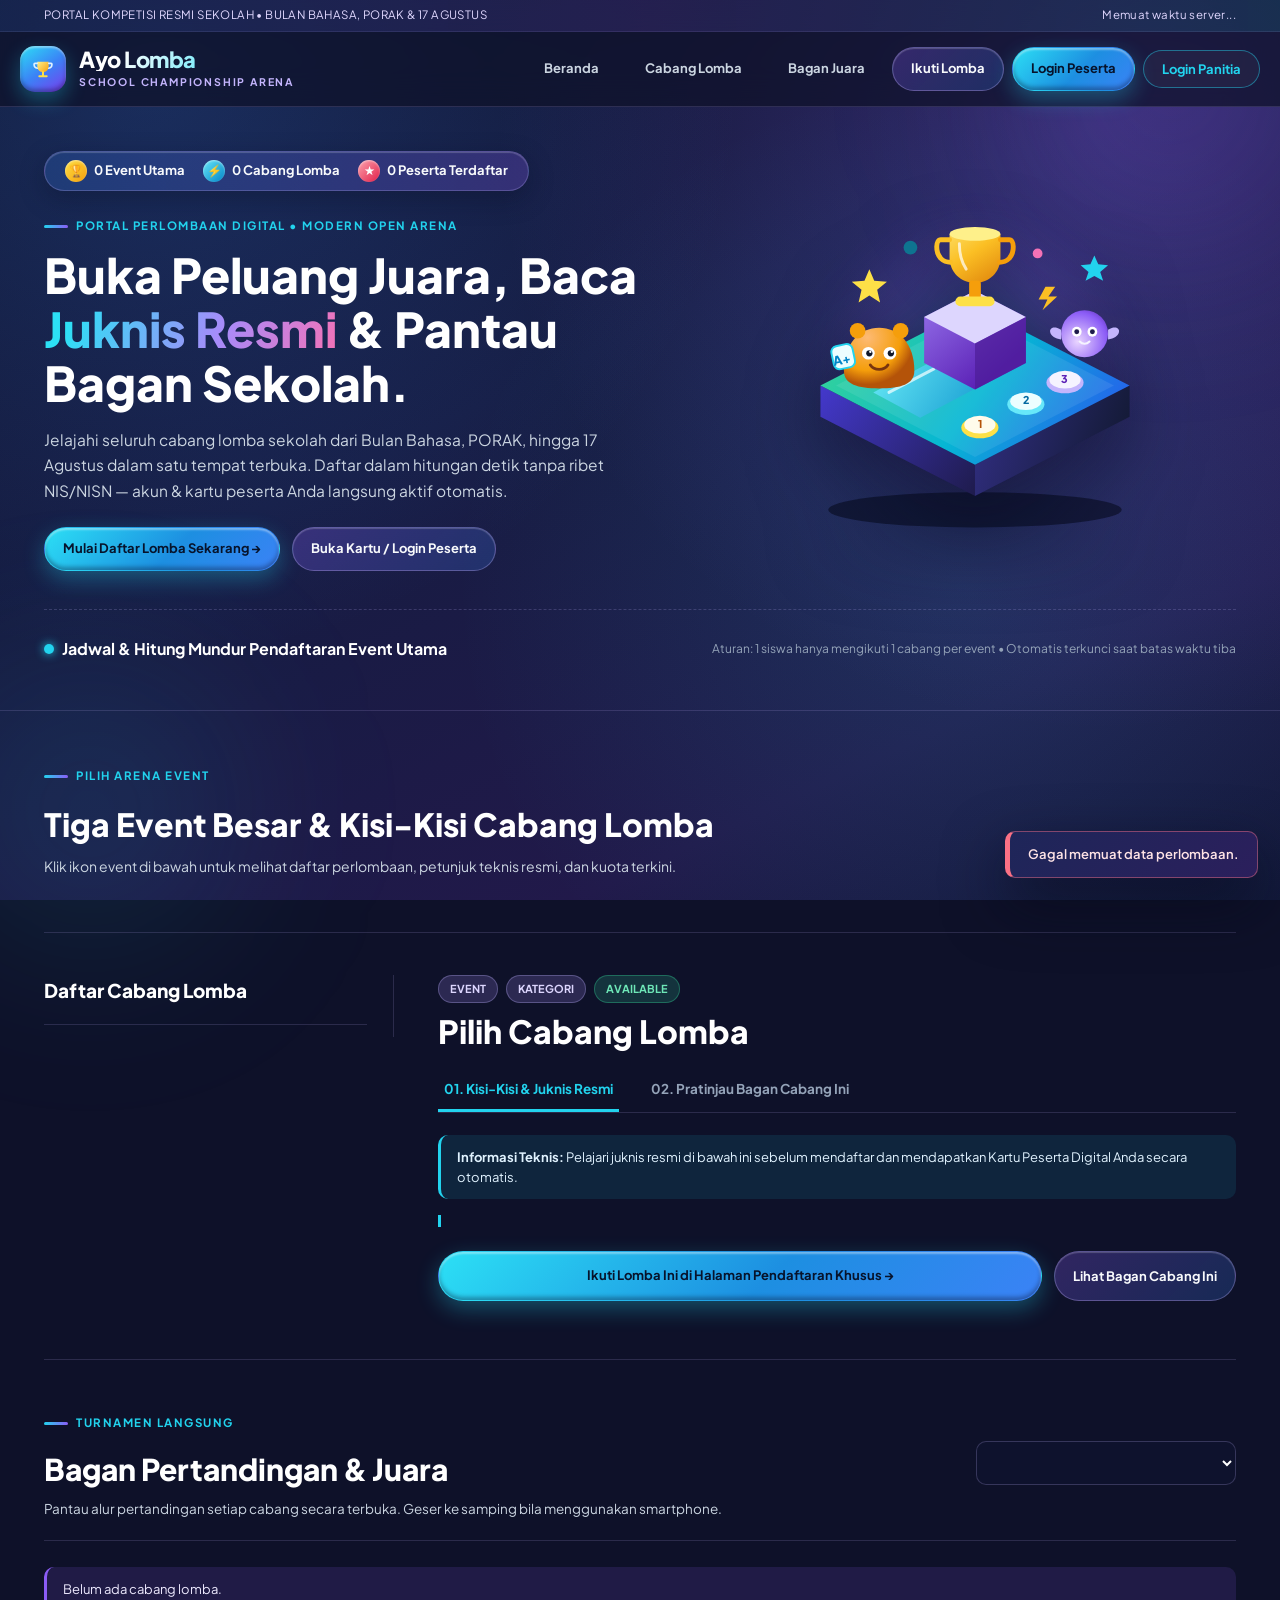
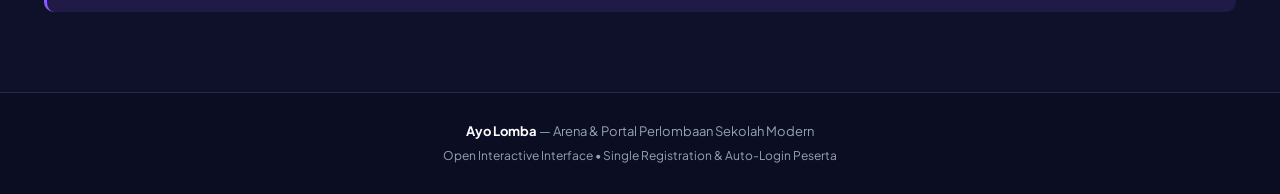
==== commit 95496a91: "Add files via upload" ====
--- a/templates/index.html
+++ b/templates/index.html
@@ -3,33 +3,48 @@
 <head>
   <meta charset="UTF-8">
   <meta name="viewport" content="width=device-width, initial-scale=1.0">
-  <title>Ayo Lomba — Katalog &amp; Portal Perlombaan Sekolah</title>
+  <title>Ayo Lomba — Portal &amp; Arena Kompetisi Sekolah</title>
   <link rel="preconnect" href="https://fonts.googleapis.com">
   <link rel="preconnect" href="https://fonts.gstatic.com" crossorigin>
-  <link href="https://fonts.googleapis.com/css2?family=Fraunces:ital,opsz,wght@0,9..144,600;0,9..144,700;1,9..144,600&family=JetBrains+Mono:wght@500;700&family=Plus+Jakarta+Sans:wght@400;500;600;700;800&display=swap" rel="stylesheet">
+  <link href="https://fonts.googleapis.com/css2?family=Inter:wght@400;500;600;700&family=JetBrains+Mono:wght@500;700&family=Plus+Jakarta+Sans:wght@500;600;700;800&display=swap" rel="stylesheet">
   <link rel="stylesheet" href="/static/css/style.css">
 </head>
 <body data-page="home">
 
-  <!-- Editorial Masthead -->
+  <!-- Open Top Header & Navigation -->
   <header class="masthead">
     <div class="masthead-top">
       <div class="container masthead-top-inner">
-        <span id="topAuthBanner">EDISI RESMI EVENT SEKOLAH &bull; PENGGANTI BROSUR CETAK</span>
+        <span id="topAuthBanner">PORTAL KOMPETISI RESMI SEKOLAH &bull; BULAN BAHASA, PORAK &amp; 17 AGUSTUS</span>
         <span id="serverClockBanner">Memuat waktu server...</span>
       </div>
     </div>
     <div class="container masthead-nav">
-      <a href="/" class="brand" style="text-decoration: none;">
-        <div class="brand-crest">AL</div>
+      <a href="/" class="brand">
+        <!-- 3D Glowing Crest Logo -->
+        <div class="brand-crest-3d" aria-hidden="true">
+          <svg width="26" height="26" viewBox="0 0 32 32" fill="none">
+            <path d="M9 7H23V13C23 16.866 19.866 20 16 20C12.134 20 9 16.866 9 13V7Z" fill="url(#logoCup)"/>
+            <path d="M9 9H6C5.4 9 5 9.5 5 10.2C5 13 6.8 14.8 9 15" stroke="#E0F2FE" stroke-width="2" stroke-linecap="round"/>
+            <path d="M23 9H26C26.6 9 27 9.5 27 10.2C27 13 25.2 14.8 23 15" stroke="#E0F2FE" stroke-width="2" stroke-linecap="round"/>
+            <path d="M16 20V25M11.5 25H20.5" stroke="#FDE047" stroke-width="2.5" stroke-linecap="round"/>
+            <defs>
+              <linearGradient id="logoCup" x1="9" y1="7" x2="23" y2="20" gradientUnits="userSpaceOnUse">
+                <stop stop-color="#FEF08A"/>
+                <stop offset="1" stop-color="#F59E0B"/>
+              </linearGradient>
+            </defs>
+          </svg>
+        </div>
         <div class="brand-title">
           <h1>Ayo Lomba</h1>
-          <span>Heritage School Championship</span>
+          <span>School Championship Arena</span>
         </div>
       </a>
 
       <nav class="nav-actions">
         <a href="/" class="btn btn-ghost">Beranda</a>
+        <a href="#workspaceSection" class="btn btn-ghost">Cabang Lomba</a>
         <a href="#bracketSection" class="btn btn-ghost">Bagan Juara</a>
         <a href="/daftar" class="btn btn-parchment" id="navBtnDaftar">Ikuti Lomba</a>
         <div id="navParticipantZone" style="display: inline-flex; align-items: center; gap: 8px; flex-wrap: wrap;">
@@ -40,63 +55,232 @@
     </div>
   </header>
 
-  <!-- Editorial Hero Strip with Countdown Ledger -->
+  <!-- Open Hero Section with Standalone 3D Competition Island Illustration -->
   <section class="editorial-hero">
-    <div class="container hero-grid">
-      <div>
-        <div class="issue-tag">Portal Terpusat &bull; Bulan Bahasa, PORAK &amp; 17 Agustus</div>
-        <h2>Informasi Lomba, <em>Juknis Resmi</em> &amp; Bagan Kejuaraan Sekolah.</h2>
-        <p>
-          Pelajari kisi-kisi setiap perlombaan di katalog beranda, lalu lanjutkan ke halaman khusus pendaftaran.
-          Begitu selesai mendaftar, Anda akan <strong>otomatis login</strong> ke halaman Kartu Peserta sehingga ID &amp; Password tidak akan terlewat.
-        </p>
-        <div id="homeLoggedStudentAlert" style="display: none;" class="alert-box alert-hunter"></div>
-        <div style="display: flex; gap: 10px; flex-wrap: wrap;">
-          <a href="/daftar" class="btn btn-hunter">Menuju Halaman Pendaftaran Lomba &rarr;</a>
-          <a href="/peserta" class="btn btn-parchment" id="heroBtnPeserta">Buka Kartu / Login Peserta</a>
-        </div>
-      </div>
-
-      <div class="hero-ledger">
+    <div class="container">
+      <div class="hero-grid">
+        <div>
+          <!-- Playful Gamified Pill Indicators -->
+          <div class="game-status-pill">
+            <span class="g-stat-item">
+              <span class="g-stat-dot g-dot-gold">🏆</span>
+              <span id="heroEventCountTxt">3 Event Utama</span>
+            </span>
+            <span class="g-stat-item">
+              <span class="g-stat-dot g-dot-cyan">⚡</span>
+              <span id="heroCompCountTxt">Portal Terpusat</span>
+            </span>
+            <span class="g-stat-item">
+              <span class="g-stat-dot g-dot-pink">★</span>
+              <span id="ledgerParticipantBadge">0 Terdaftar</span>
+            </span>
+          </div>
+
+          <div class="issue-tag">Portal Perlombaan Digital &bull; Modern Open Arena</div>
+          <h2>Buka Peluang Juara, Baca <em>Juknis Resmi</em> &amp; Pantau Bagan Sekolah.</h2>
+          <p>
+            Jelajahi seluruh cabang lomba sekolah dari Bulan Bahasa, PORAK, hingga 17 Agustus dalam satu tempat terbuka.
+            Daftar dalam hitungan detik tanpa ribet NIS/NISN &mdash; akun &amp; kartu peserta Anda langsung aktif otomatis.
+          </p>
+
+          <div id="homeLoggedStudentAlert" style="display: none;" class="alert-box alert-hunter"></div>
+
+          <div style="display: flex; gap: 12px; flex-wrap: wrap; align-items: center;">
+            <a href="/daftar" class="btn btn-hunter">Mulai Daftar Lomba Sekarang &rarr;</a>
+            <a href="/peserta" class="btn btn-parchment" id="heroBtnPeserta">Buka Kartu / Login Peserta</a>
+          </div>
+        </div>
+
+        <!-- Standalone 3D Isometric Competition Island & Playful Mascots SVG -->
+        <div class="hero-3d-stage" aria-hidden="true">
+          <div class="hero-3d-glow"></div>
+          <svg class="hero-3d-svg" viewBox="0 0 460 360" fill="none" xmlns="http://www.w3.org/2000/svg">
+            <defs>
+              <linearGradient id="isoTop" x1="120" y1="110" x2="350" y2="270" gradientUnits="userSpaceOnUse">
+                <stop stop-color="#34D399"/>
+                <stop offset="0.55" stop-color="#06B6D4"/>
+                <stop offset="1" stop-color="#2563EB"/>
+              </linearGradient>
+              <linearGradient id="isoSideLeft" x1="80" y1="200" x2="230" y2="320" gradientUnits="userSpaceOnUse">
+                <stop stop-color="#4338CA"/>
+                <stop offset="1" stop-color="#1E1B4B"/>
+              </linearGradient>
+              <linearGradient id="isoSideRight" x1="230" y1="240" x2="395" y2="300" gradientUnits="userSpaceOnUse">
+                <stop stop-color="#312E81"/>
+                <stop offset="1" stop-color="#0F172A"/>
+              </linearGradient>
+              <linearGradient id="podiumGrad" x1="180" y1="70" x2="270" y2="175" gradientUnits="userSpaceOnUse">
+                <stop stop-color="#A78BFA"/>
+                <stop offset="1" stop-color="#5B21B6"/>
+              </linearGradient>
+              <linearGradient id="trophyGold" x1="200" y1="30" x2="255" y2="115" gradientUnits="userSpaceOnUse">
+                <stop stop-color="#FEF08A"/>
+                <stop offset="0.5" stop-color="#FBBF24"/>
+                <stop offset="1" stop-color="#D97706"/>
+              </linearGradient>
+              <linearGradient id="waterPool" x1="130" y1="185" x2="255" y2="265" gradientUnits="userSpaceOnUse">
+                <stop stop-color="#67E8F9"/>
+                <stop offset="1" stop-color="#0284C7"/>
+              </linearGradient>
+              <radialGradient id="orangeMascot" cx="0" cy="0" r="1" gradientUnits="userSpaceOnUse" gradientTransform="translate(120 150) rotate(60) scale(48)">
+                <stop stop-color="#FDBA74"/>
+                <stop offset="0.7" stop-color="#F59E0B"/>
+                <stop offset="1" stop-color="#B45309"/>
+              </radialGradient>
+              <radialGradient id="purpleMascot" cx="0" cy="0" r="1" gradientUnits="userSpaceOnUse" gradientTransform="translate(335 160) rotate(65) scale(46)">
+                <stop stop-color="#E9D5FF"/>
+                <stop offset="0.65" stop-color="#8B5CF6"/>
+                <stop offset="1" stop-color="#4C1D95"/>
+              </radialGradient>
+              <radialGradient id="cyanOrbFloat" cx="0" cy="0" r="1" gradientUnits="userSpaceOnUse" gradientTransform="translate(355 82) rotate(50) scale(28)">
+                <stop stop-color="#A5F3FC"/>
+                <stop offset="0.7" stop-color="#06B6D4"/>
+                <stop offset="1" stop-color="#0E7490"/>
+              </radialGradient>
+            </defs>
+
+            <!-- Soft Floating Shadow -->
+            <ellipse cx="230" cy="332" rx="150" ry="18" fill="rgba(5, 8, 25, 0.55)"/>
+
+            <!-- Isometric Floating Base Sides -->
+            <path d="M72 205L230 286V318L72 237V205Z" fill="url(#isoSideLeft)"/>
+            <path d="M388 205L230 286V318L388 237V205Z" fill="url(#isoSideRight)"/>
+
+            <!-- Isometric Top Turf & Arena Deck -->
+            <path d="M230 124L388 205L230 286L72 205L230 124Z" fill="url(#isoTop)"/>
+            <path d="M230 132L372 205L230 278L88 205L230 132Z" fill="rgba(255,255,255,0.08)"/>
+
+            <!-- Glowing Cyan Pool Strip on Arena -->
+            <path d="M126 212L194 176L242 202L174 238L126 212Z" fill="url(#waterPool)" opacity="0.92"/>
+            <path d="M142 212L188 188" stroke="#ECFEFF" stroke-width="3" stroke-linecap="round" opacity="0.75"/>
+
+            <!-- Level Stepping Stones (1, 2, 3) -->
+            <g>
+              <ellipse cx="235" cy="248" rx="19" ry="11" fill="#FDE047"/>
+              <ellipse cx="235" cy="245" rx="16" ry="9" fill="#FFFBEB"/>
+              <text x="235" y="248" text-anchor="middle" fill="#B45309" font-size="11" font-weight="800">1</text>
+
+              <ellipse cx="282" cy="224" rx="19" ry="11" fill="#67E8F9"/>
+              <ellipse cx="282" cy="221" rx="16" ry="9" fill="#ECFEFF"/>
+              <text x="282" y="224" text-anchor="middle" fill="#0369A1" font-size="11" font-weight="800">2</text>
+
+              <ellipse cx="322" cy="202" rx="19" ry="11" fill="#C4B5FD"/>
+              <ellipse cx="322" cy="199" rx="16" ry="9" fill="#F5F3FF"/>
+              <text x="322" y="202" text-anchor="middle" fill="#5B21B6" font-size="11" font-weight="800">3</text>
+            </g>
+
+            <!-- Central 3D Podium Building -->
+            <path d="M178 135L230 108L282 135V182L230 209L178 182V135Z" fill="url(#podiumGrad)"/>
+            <path d="M178 135L230 162L282 135L230 108L178 135Z" fill="#DDD6FE"/>
+            <path d="M230 162V209L282 182V135L230 162Z" fill="#4C1D95" opacity="0.65"/>
+
+            <!-- 3D Shining Championship Trophy -->
+            <g transform="translate(0, -4)">
+              <path d="M204 54H256V78C256 93 244.5 104 230 104C215.5 104 204 93 204 78V54Z" fill="url(#trophyGold)"/>
+              <ellipse cx="230" cy="54" rx="26" ry="7" fill="#FEF08A"/>
+              <path d="M204 60H195C190 60 189 72 195 79C198 82 203 83 205 83" stroke="#FBBF24" stroke-width="5" stroke-linecap="round" fill="none"/>
+              <path d="M256 60H265C270 60 271 72 265 79C262 82 257 83 255 83" stroke="#F59E0B" stroke-width="5" stroke-linecap="round" fill="none"/>
+              <rect x="224" y="102" width="12" height="18" rx="3" fill="#F59E0B"/>
+              <rect x="210" y="118" width="40" height="10" rx="5" fill="#FDE047"/>
+              <!-- Specular shine on Trophy -->
+              <path d="M214 64C214 74 217 84 221 90" stroke="#FFFFFF" stroke-width="3" stroke-linecap="round" opacity="0.7"/>
+            </g>
+
+            <!-- Playful 3D Orange Mascot (Left, Inspired by Reference Screen 1 Monster) -->
+            <g transform="translate(0, 6)">
+              <path d="M96 184C96 156 112 140 132 140C152 140 168 156 168 184C168 198 154 202 132 202C110 202 96 198 96 184Z" fill="url(#orangeMascot)"/>
+              <!-- Little Horns/Ears -->
+              <circle cx="110" cy="143" r="8" fill="#F59E0B"/>
+              <circle cx="154" cy="143" r="8" fill="#F59E0B"/>
+              <!-- Glossy Eyes -->
+              <circle cx="121" cy="166" r="6.5" fill="#FFFFFF"/>
+              <circle cx="143" cy="166" r="6.5" fill="#FFFFFF"/>
+              <circle cx="122" cy="166" r="3.2" fill="#0F172A"/>
+              <circle cx="144" cy="166" r="3.2" fill="#0F172A"/>
+              <circle cx="123" cy="164.5" r="1.2" fill="#FFFFFF"/>
+              <circle cx="145" cy="164.5" r="1.2" fill="#FFFFFF"/>
+              <!-- Happy Smile -->
+              <path d="M123 178C127 184 137 184 141 178" stroke="#78350F" stroke-width="3" stroke-linecap="round"/>
+              <!-- Holding Mini Number Tile "1" -->
+              <rect x="82" y="160" width="22" height="24" rx="6" transform="rotate(-12 82 160)" fill="#ECFEFF" stroke="#22D3EE" stroke-width="2"/>
+              <text x="95" y="177" text-anchor="middle" fill="#0284C7" font-size="13" font-weight="800" transform="rotate(-12 95 177)">A+</text>
+            </g>
+
+            <!-- Playful 3D Purple Flying Buddy (Right, Inspired by Reference Screen 1 & 2) -->
+            <g>
+              <circle cx="342" cy="152" r="24" fill="url(#purpleMascot)"/>
+              <!-- Wings -->
+              <path d="M318 148C304 140 302 156 318 158Z" fill="#C4B5FD"/>
+              <path d="M366 148C380 140 382 156 366 158Z" fill="#C4B5FD"/>
+              <!-- Eyes -->
+              <circle cx="334" cy="150" r="5" fill="#FFFFFF"/>
+              <circle cx="350" cy="150" r="5" fill="#FFFFFF"/>
+              <circle cx="334" cy="150" r="2.5" fill="#1E1B4B"/>
+              <circle cx="350" cy="150" r="2.5" fill="#1E1B4B"/>
+              <path d="M337 160C340 163 344 163 347 160" stroke="#F5F3FF" stroke-width="2.2" stroke-linecap="round"/>
+            </g>
+
+            <!-- Floating 3D Stars & Sparkles -->
+            <path d="M122 86L127 98L140 99L130 107L133 120L122 113L111 120L114 107L104 99L117 98L122 86Z" fill="#FDE047"/>
+            <path d="M352 72L356 81L366 82L358 89L361 98L352 93L343 98L346 89L338 82L348 81L352 72Z" fill="#22D3EE"/>
+            <circle cx="164" cy="64" r="7" fill="url(#cyanOrbFloat)"/>
+            <circle cx="294" cy="70" r="5" fill="#F472B6"/>
+            <path d="M302 104L312 104L305 114L314 114L299 128L304 117L295 117L302 104Z" fill="#FBBF24"/>
+          </svg>
+        </div>
+      </div>
+
+      <!-- Open Schedule & Countdown Strip (No Card Wrapping) -->
+      <div class="open-schedule-strip">
         <div class="ledger-head">
-          <h3>Papan Jadwal &amp; Countdown Event</h3>
-          <span class="badge badge-brass" id="ledgerParticipantBadge">0 Terdaftar</span>
+          <h3>
+            <span style="display:inline-flex;width:10px;height:10px;border-radius:50%;background:var(--cyan);box-shadow:0 0 10px var(--cyan);"></span>
+            Jadwal &amp; Hitung Mundur Pendaftaran Event Utama
+          </h3>
+          <span style="font-size: 12px; color: var(--text-muted);">
+            Aturan: 1 siswa hanya mengikuti 1 cabang per event &bull; Otomatis terkunci saat batas waktu tiba
+          </span>
         </div>
         <div class="ledger-list" id="heroLedgerList"></div>
-        <div style="margin-top: 10px; font-size: 11.5px; color: var(--muted);">
-          * Aturan: 1 siswa hanya dapat mengikuti 1 cabang lomba per event utama &amp; terkunci otomatis saat jadwal tutup tiba.
-        </div>
       </div>
     </div>
   </section>
 
-  <!-- Main Content: Catalog Explorer & Bracket -->
+  <!-- Main Open Content: 3 Main Events + Competition Explorer -->
   <main class="container">
     <section class="workspace-section" id="workspaceSection">
+      <div class="open-section-head">
+        <div>
+          <div class="issue-tag">Pilih Arena Event</div>
+          <h3>Tiga Event Besar &amp; Kisi-Kisi Cabang Lomba</h3>
+          <p>Klik ikon event di bawah untuk melihat daftar perlombaan, petunjuk teknis resmi, dan kuota terkini.</p>
+        </div>
+      </div>
+
+      <!-- 3 Main Events as Standalone Circular 3D Orbs Strip -->
       <div class="event-ribbon" id="eventRibbon"></div>
 
+      <!-- Open Split Workspace (No Card Wrapper) -->
       <div class="split-workspace">
-        <!-- Left Index -->
         <aside class="catalog-panel">
           <div class="catalog-head">
             <h3 id="catalogEventTitle">Daftar Cabang Lomba</h3>
-            <div id="catalogEventMeta" style="font-size: 12px; color: var(--muted); margin-top: 3px;"></div>
+            <div id="catalogEventMeta" style="font-size: 12.5px; color: var(--cyan); margin-top: 4px; font-weight: 600;"></div>
           </div>
           <div class="catalog-list" id="catalogList"></div>
         </aside>
 
-        <!-- Right Info & Juknis Panel (Redirects to dedicated /daftar page for registration) -->
         <div class="detail-panel" id="detailPanel">
           <div class="detail-header">
             <div>
-              <div style="display: flex; gap: 8px; align-items: center; margin-bottom: 6px; flex-wrap: wrap;">
+              <div style="display: flex; gap: 8px; align-items: center; margin-bottom: 10px; flex-wrap: wrap;">
                 <span class="badge badge-brass" id="wsEventBadge">EVENT</span>
                 <span class="badge badge-brass" id="wsCatBadge">KATEGORI</span>
                 <span class="badge badge-open" id="wsStatusBadge">AVAILABLE</span>
               </div>
               <h3 id="wsCompTitle">Pilih Cabang Lomba</h3>
             </div>
-            <div style="font-size: 12px; color: var(--muted); font-weight: 600;" id="wsCountLabel"></div>
+            <div style="font-size: 13px; color: var(--cyan); font-weight: 700;" id="wsCountLabel"></div>
           </div>
 
           <div class="detail-tabs">
@@ -111,11 +295,11 @@
           <div class="detail-body">
             <div id="wsPanelJuknis">
               <div class="alert-box alert-hunter">
-                <strong>Informasi Kisi-Kisi:</strong> Baca aturan teknis di bawah ini. Untuk mendaftar dan mendapatkan Kartu Lomba Digital secara otomatis, klik tombol pendaftaran di bawah.
+                <strong>Informasi Teknis:</strong> Pelajari juknis resmi di bawah ini sebelum mendaftar dan mendapatkan Kartu Peserta Digital Anda secara otomatis.
               </div>
               <div class="juknis-paper" id="wsJuknisContent"></div>
-              <div style="display: flex; gap: 10px; flex-wrap: wrap;">
-                <a href="/daftar" id="btnGoToDedicatedDaftar" class="btn btn-hunter" style="flex: 1; padding: 12px;">
+              <div style="display: flex; gap: 12px; flex-wrap: wrap;">
+                <a href="/daftar" id="btnGoToDedicatedDaftar" class="btn btn-hunter" style="flex: 1; padding: 13px 22px;">
                   Ikuti Lomba Ini di Halaman Pendaftaran Khusus &rarr;
                 </a>
                 <button type="button" class="btn btn-parchment" onclick="switchHomeCompTab('bracket')">
@@ -125,9 +309,9 @@
             </div>
 
             <div id="wsPanelBracket" style="display: none;">
-              <div style="display: flex; justify-content: space-between; align-items: center; margin-bottom: 14px; flex-wrap: wrap; gap: 8px;">
-                <span style="font-size: 13px; color: var(--muted);">Bagan langsung cabang <strong id="wsBracketTitle"></strong></span>
-                <button type="button" class="btn btn-parchment btn-sm" onclick="syncMainBracketToCurrent()">Buka di Tampilan Penuh &darr;</button>
+              <div style="display: flex; justify-content: space-between; align-items: center; margin-bottom: 16px; flex-wrap: wrap; gap: 10px;">
+                <span style="font-size: 13.5px; color: var(--text-secondary);">Pratinjau langsung bagan <strong style="color:#fff;" id="wsBracketTitle"></strong></span>
+                <button type="button" class="btn btn-parchment btn-sm" onclick="syncMainBracketToCurrent()">Buka di Bagian Penuh &darr;</button>
               </div>
               <div id="wsBracketContainer"></div>
             </div>
@@ -136,17 +320,18 @@
       </div>
     </section>
 
-    <!-- Full-Width Homepage Tournament Bracket Showcase -->
+    <!-- Open Full-Width Tournament Bracket Showcase -->
     <section class="bracket-showcase" id="bracketSection">
       <div class="bracket-bar">
         <div>
-          <h3 class="serif" style="font-size: 24px; color: var(--hunter-deep);">Bagan Turnamen &amp; Perkembangan Juara</h3>
-          <p style="font-size: 13px; color: var(--muted);" id="mainBracketSub">
-            Siswa dapat memantau bagan setiap cabang. Panitia dapat mengacak (Shuffle) dan memajukan pemenang.
+          <div class="issue-tag">Turnamen Langsung</div>
+          <h3 style="font-size: clamp(24px, 3vw, 30px); font-weight: 800; color: #FFFFFF;">Bagan Pertandingan &amp; Juara</h3>
+          <p style="font-size: 13.5px; color: var(--text-secondary); margin-top: 4px;" id="mainBracketSub">
+            Pantau alur pertandingan setiap cabang secara terbuka. Geser ke samping bila menggunakan smartphone.
           </p>
         </div>
-        <div style="display: flex; gap: 8px; flex-wrap: wrap; align-items: center;">
-          <select id="mainBracketSelect" class="form-control" style="width: auto; min-width: 250px;" onchange="renderMainBracket()"></select>
+        <div style="display: flex; gap: 10px; flex-wrap: wrap; align-items: center;">
+          <select id="mainBracketSelect" class="form-control" style="width: auto; min-width: 260px;" onchange="renderMainBracket()"></select>
           <div id="panitiaBracketToolbar" style="display: none; gap: 8px; flex-wrap: wrap;">
             <button class="btn btn-hunter btn-sm" onclick="panitiaBracketAction('shuffle')">Shuffle (Acak Bagan)</button>
             <button class="btn btn-parchment btn-sm" onclick="panitiaBracketAction('reset')">Reset Bagan</button>
@@ -166,7 +351,7 @@
       </div>
       <div class="modal-body">
         <div class="alert-box alert-brass">
-          <strong>Akses Terbatas:</strong> Hanya panitia yang memiliki <strong>ID Unik Panitia</strong> resmi yang dapat membuka kontrol perlombaan, pengacakan bagan, dan rekap Excel.
+          <strong>Akses Terbatas:</strong> Masuk menggunakan <strong>ID Unik Panitia</strong> resmi untuk membuka Dashboard Terbuka Panitia, kontrol event, acak bagan, dan ekspor Excel.
         </div>
         <form onsubmit="submitPanitiaLogin(event)">
           <div class="form-group">
@@ -177,76 +362,179 @@
             <label>Password Panitia</label>
             <input type="password" id="panitiaPwInput" class="form-control" placeholder="Masukkan password panitia" required>
           </div>
-          <button type="submit" class="btn btn-hunter" style="width: 100%; padding: 11px;">
-            Verifikasi &amp; Masuk Ruang Kontrol
+          <button type="submit" class="btn btn-hunter" style="width: 100%; padding: 12px;">
+            Verifikasi &amp; Masuk Dashboard Panitia
           </button>
         </form>
       </div>
     </div>
   </div>
 
-  <!-- Modal: Panitia Control Center -->
-  <div class="modal-overlay" id="panitiaDashModal">
-    <div class="modal-box wide">
-      <div class="modal-head">
+  <!-- Full-Screen Open Panitia Workspace with Minimalist Sidebar -->
+  <div class="modal-overlay panitia-workspace-overlay" id="panitiaDashModal">
+    <div class="panitia-shell">
+      <!-- Minimalist Sidebar Navigation -->
+      <aside class="panitia-sidebar">
         <div>
-          <h3>Ruang Kontrol Panitia &mdash; Ayo Lomba</h3>
-          <span id="panitiaIdentityLabel" style="font-size: 12px; color: var(--hunter-mid); font-weight: 700;"></span>
-        </div>
-        <div style="display: flex; gap: 8px; align-items: center;">
-          <button class="btn btn-danger btn-sm" onclick="logoutPanitia()">Keluar Panitia</button>
-          <button class="close-x" onclick="closeModal('panitiaDashModal')">&times;</button>
-        </div>
-      </div>
-      <div class="modal-body">
-        <div style="display: flex; justify-content: space-between; align-items: center; flex-wrap: wrap; gap: 10px; margin-bottom: 18px;">
-          <div style="display: flex; gap: 8px; flex-wrap: wrap;">
-            <button class="btn btn-hunter btn-sm" onclick="openModal('addCompModal')">+ Tambah Cabang Lomba</button>
-            <button class="btn btn-parchment btn-sm" onclick="closeModal('panitiaDashModal'); scrollToEl('bracketSection');">Kelola &amp; Acak Bagan</button>
-          </div>
-          <div style="display: flex; gap: 8px; align-items: center;">
-            <select id="excelEventFilter" class="form-control" style="width: auto; padding: 6px 10px; font-size: 12px;">
+          <div class="panitia-sidebar-brand">
+            <div style="display:flex;align-items:center;gap:10px;margin-bottom:8px;">
+              <div class="brand-crest-3d" style="width:36px;height:36px;border-radius:10px;">
+                <span style="font-weight:800;font-size:13px;color:#07132B;">AL</span>
+              </div>
+              <div>
+                <div style="font-weight:800;font-size:15px;color:#fff;">Panel Panitia</div>
+                <div style="font-size:11px;color:var(--cyan);">Open Control Center</div>
+              </div>
+            </div>
+            <div id="panitiaIdentityLabel" style="font-size:11.5px;color:var(--lavender);margin-top:6px;"></div>
+          </div>
+
+          <div class="panitia-nav-list">
+            <button type="button" class="panitia-nav-btn active" data-psec="all" onclick="switchPanitiaSection('all', this)">
+              <span>🏠</span> Semua Ringkasan
+            </button>
+            <button type="button" class="panitia-nav-btn" data-psec="events" onclick="switchPanitiaSection('events', this)">
+              <span>⚡</span> Kelola Event &amp; Jadwal
+            </button>
+            <button type="button" class="panitia-nav-btn" data-psec="comps" onclick="switchPanitiaSection('comps', this)">
+              <span>📘</span> Cabang &amp; Juknis
+            </button>
+            <button type="button" class="panitia-nav-btn" data-psec="participants" onclick="switchPanitiaSection('participants', this)">
+              <span>👥</span> Data Peserta &amp; Terbaru
+            </button>
+            <button type="button" class="panitia-nav-btn" onclick="closeModal('panitiaDashModal'); scrollToEl('bracketSection');">
+              <span>🏆</span> Kelola Bagan &amp; Hasil
+            </button>
+            <button type="button" class="panitia-nav-btn" data-psec="admins" onclick="switchPanitiaSection('admins', this)">
+              <span>🛡️</span> Akun Panitia
+            </button>
+          </div>
+        </div>
+
+        <div style="padding-top:16px;border-top:1px solid var(--line-soft);display:flex;flex-direction:column;gap:8px;">
+          <button type="button" class="btn btn-parchment btn-sm" onclick="closeModal('panitiaDashModal')">Tutup Dashboard</button>
+          <button type="button" class="btn btn-danger btn-sm" onclick="logoutPanitia()">Keluar Panitia</button>
+        </div>
+      </aside>
+
+      <!-- Open Workspace Main Content -->
+      <div class="panitia-main">
+        <div class="panitia-topbar">
+          <div>
+            <div class="issue-tag" style="margin-bottom:4px;">Kontrol Real-Time</div>
+            <h3 style="font-size:24px;font-weight:800;color:#fff;">Ruang Kontrol Panitia &mdash; Ayo Lomba</h3>
+          </div>
+          <div style="display:flex;gap:10px;flex-wrap:wrap;align-items:center;">
+            <button class="btn btn-hunter btn-sm" onclick="openModal('addCompModal')">+ Cabang Baru</button>
+            <button class="btn btn-parchment btn-sm" onclick="openModal('addPanitiaModal')">+ Panitia Baru</button>
+            <select id="excelEventFilter" class="form-control" style="width:auto;padding:7px 12px;font-size:12px;">
               <option value="">Semua Event (Excel)</option>
               <option value="bulan-bahasa">Bulan Bahasa</option>
               <option value="porak">PORAK</option>
               <option value="17-agustus">17 Agustus</option>
             </select>
-            <button class="btn btn-hunter btn-sm" onclick="downloadExcel()">Download Excel (.xlsx)</button>
-          </div>
-        </div>
-
-        <h4 class="serif" style="font-size: 16px; color: var(--hunter-deep); margin-bottom: 10px;">
-          1. Status Available/Locked &amp; Schedule Lock (3 Event Utama)
-        </h4>
-        <div class="panitia-grid" id="panitiaEventsControl"></div>
-
-        <h4 class="serif" style="font-size: 16px; color: var(--hunter-deep); margin: 16px 0 10px;">
-          2. Kelola Cabang Lomba &amp; Ubah Kisi-Kisi / Juknis
-        </h4>
-        <div id="panitiaCompsControl" style="display: grid; grid-template-columns: repeat(auto-fit, minmax(250px, 1fr)); gap: 10px; margin-bottom: 20px;"></div>
-
-        <div style="display: flex; justify-content: space-between; align-items: center; margin: 16px 0 8px;">
-          <h4 class="serif" style="font-size: 16px; color: var(--hunter-deep);">
-            3. Rekap Data Peserta (Tanpa NIS/NISN)
+            <button class="btn btn-outline btn-sm" onclick="downloadExcel()">Ekspor Excel (.xlsx)</button>
+            <button class="close-x" onclick="closeModal('panitiaDashModal')" title="Tutup Panel">&times;</button>
+          </div>
+        </div>
+
+        <!-- Open Statistics Strip (No Card Boxes) -->
+        <div class="panitia-open-stats" id="panitiaOpenStats">
+          <div class="p-stat-open">
+            <div class="p-stat-orb orb-porak">👥</div>
+            <div>
+              <div class="p-stat-num" id="pStatParticipants">0</div>
+              <div class="p-stat-lbl">Total Peserta Terdaftar</div>
+            </div>
+          </div>
+          <div class="p-stat-open">
+            <div class="p-stat-orb orb-bulan-bahasa">⚡</div>
+            <div>
+              <div class="p-stat-num" id="pStatActiveEvents">0 / 3</div>
+              <div class="p-stat-lbl">Event Aktif Terbuka</div>
+            </div>
+          </div>
+          <div class="p-stat-open">
+            <div class="p-stat-orb orb-17-agustus">🎯</div>
+            <div>
+              <div class="p-stat-num" id="pStatComps">0</div>
+              <div class="p-stat-lbl">Cabang Perlombaan</div>
+            </div>
+          </div>
+          <div class="p-stat-open">
+            <div class="p-stat-orb" style="background:linear-gradient(145deg,#34D399,#059669);">🏆</div>
+            <div>
+              <div class="p-stat-num" id="pStatChampions">0</div>
+              <div class="p-stat-lbl">Juara Ditetapkan</div>
+            </div>
+          </div>
+        </div>
+
+        <!-- Section 1: Pengelolaan Event & Jadwal -->
+        <div class="panitia-section" data-psec-block="events" style="margin-bottom:36px;">
+          <h4 style="font-size:17px;font-weight:800;color:var(--cyan);margin-bottom:14px;">
+            1. Pengelolaan Event &amp; Kunci Jadwal (3 Event Utama)
           </h4>
-          <span id="panitiaTotalRows" style="font-size: 12px; color: var(--muted); font-weight: 700;"></span>
-        </div>
-        <div class="table-wrap">
-          <table class="data-table">
-            <thead>
-              <tr>
-                <th>ID User</th>
-                <th>Password</th>
-                <th>Nama Siswa</th>
-                <th>Kelas</th>
-                <th>Event</th>
-                <th>Cabang Lomba</th>
-                <th>Kontak</th>
-                <th>Aksi</th>
-              </tr>
-            </thead>
-            <tbody id="panitiaParticipantsBody"></tbody>
-          </table>
+          <div class="panitia-grid" id="panitiaEventsControl"></div>
+        </div>
+
+        <!-- Section 2: Cabang Perlombaan & Juknis + Hasil Pertandingan -->
+        <div class="panitia-section" data-psec-block="comps" style="margin-bottom:36px;">
+          <h4 style="font-size:17px;font-weight:800;color:var(--cyan);margin-bottom:14px;">
+            2. Cabang Perlombaan, Status Hasil &amp; Ubah Juknis
+          </h4>
+          <div id="panitiaCompsControl" style="display:grid;grid-template-columns:repeat(auto-fit, minmax(250px, 1fr));gap:20px;"></div>
+        </div>
+
+        <!-- Section 3: Clean Open Table of Participants & Latest Registrations -->
+        <div class="panitia-section" data-psec-block="participants" style="margin-bottom:36px;">
+          <div style="display:flex;justify-content:space-between;align-items:center;margin-bottom:12px;flex-wrap:wrap;gap:8px;">
+            <h4 style="font-size:17px;font-weight:800;color:var(--cyan);">
+              3. Rekap Pendaftaran Terbaru &amp; Seluruh Peserta (Tanpa NIS/NISN)
+            </h4>
+            <span id="panitiaTotalRows" style="font-size:12.5px;color:var(--lavender);font-weight:700;"></span>
+          </div>
+          <div class="table-wrap">
+            <table class="data-table">
+              <thead>
+                <tr>
+                  <th>ID User</th>
+                  <th>Password</th>
+                  <th>Nama Siswa / Tim</th>
+                  <th>Kelas</th>
+                  <th>Event</th>
+                  <th>Cabang Lomba</th>
+                  <th>Kontak</th>
+                  <th>Aksi</th>
+                </tr>
+              </thead>
+              <tbody id="panitiaParticipantsBody"></tbody>
+            </table>
+          </div>
+        </div>
+
+        <!-- Section 4: Akun Panitia -->
+        <div class="panitia-section" data-psec-block="admins">
+          <div style="display:flex;justify-content:space-between;align-items:center;margin-bottom:12px;flex-wrap:wrap;gap:8px;">
+            <h4 style="font-size:17px;font-weight:800;color:var(--cyan);">
+              4. Daftar Akun Panitia Terdaftar
+            </h4>
+            <button class="btn btn-hunter btn-sm" onclick="openModal('addPanitiaModal')">+ Tambah Panitia Baru</button>
+          </div>
+          <div class="table-wrap">
+            <table class="data-table">
+              <thead>
+                <tr>
+                  <th>Username / ID Panitia</th>
+                  <th>Nama Panitia</th>
+                  <th>Jabatan / Role</th>
+                  <th>Password</th>
+                  <th>Aksi</th>
+                </tr>
+              </thead>
+              <tbody id="panitiaAdminsTableBody"></tbody>
+            </table>
+          </div>
         </div>
       </div>
     </div>
@@ -277,11 +565,22 @@
             <label>Kategori Peserta</label>
             <input type="text" id="addCompCategory" class="form-control" value="Individu">
           </div>
+          <div class="form-group group-open-panel">
+            <label style="display: flex; align-items: center; gap: 8px; cursor: pointer; margin-bottom: 6px;">
+              <input type="checkbox" id="addCompIsGroup" onchange="toggleAddCompGroup(this.checked)">
+              <strong>Lomba Beregu / Berkelompok (Wajib Nama Tim)</strong>
+            </label>
+            <div id="addCompGroupMinWrapper" style="display: none; margin-top: 10px;">
+              <label style="font-size: 12px; font-weight: 600;">Minimal Pendaftar dalam 1 Kelompok (termasuk Ketua):</label>
+              <input type="number" id="addCompMinMembers" class="form-control" min="2" max="50" value="2">
+              <small style="color: var(--text-muted); font-size: 11px;">Contoh: Futsal min 5 orang, Tarik Tambang min 8 orang.</small>
+            </div>
+          </div>
           <div class="form-group">
             <label>Kisi-Kisi &amp; Juknis Lomba *</label>
             <textarea id="addCompJuknis" class="form-control" rows="5" placeholder="Tuliskan aturan teknis, durasi, dan kriteria penilaian..." required></textarea>
           </div>
-          <button type="submit" class="btn btn-hunter" style="width: 100%;">Simpan Cabang Lomba</button>
+          <button type="submit" class="btn btn-hunter" style="width: 100%; padding: 12px;">Simpan Cabang Lomba</button>
         </form>
       </div>
     </div>
@@ -301,7 +600,43 @@
             <label>Isi Kisi-Kisi / Juknis</label>
             <textarea id="editJuknisTextarea" class="form-control" rows="8" required></textarea>
           </div>
-          <button type="submit" class="btn btn-hunter" style="width: 100%;">Simpan Perubahan</button>
+          <button type="submit" class="btn btn-hunter" style="width: 100%; padding: 12px;">Simpan Perubahan</button>
+        </form>
+      </div>
+    </div>
+  </div>
+
+  <!-- Modal: Add New Panitia Admin -->
+  <div class="modal-overlay" id="addPanitiaModal">
+    <div class="modal-box">
+      <div class="modal-head">
+        <h3>Tambah Akun Panitia Baru</h3>
+        <button class="close-x" onclick="closeModal('addPanitiaModal')">&times;</button>
+      </div>
+      <div class="modal-body">
+        <div class="alert-box alert-brass">
+          Akun panitia yang ditambahkan di sini akan langsung aktif untuk mengelola seluruh kompetisi sekolah.
+        </div>
+        <form onsubmit="submitNewPanitiaAdmin(event)">
+          <div class="form-group">
+            <label>Username / ID Panitia *</label>
+            <input type="text" id="newPanitiaId" class="form-control mono" placeholder="Contoh: panitiabahasa / osis02" required>
+          </div>
+          <div class="form-group">
+            <label>Nama Lengkap Panitia / Guru *</label>
+            <input type="text" id="newPanitiaName" class="form-control" placeholder="Contoh: Bu Ratna (Kesiswaan)" required>
+          </div>
+          <div class="form-group">
+            <label>Jabatan / Peran</label>
+            <input type="text" id="newPanitiaRole" class="form-control" placeholder="Contoh: Koordinator Lomba / Juri" value="Panitia Lomba">
+          </div>
+          <div class="form-group">
+            <label>Password Akun Panitia *</label>
+            <input type="password" id="newPanitiaPw" class="form-control mono" placeholder="Tentukan password panitia" required>
+          </div>
+          <button type="submit" class="btn btn-hunter" style="width: 100%; padding: 12px;">
+            Simpan &amp; Aktifkan Akun Panitia
+          </button>
         </form>
       </div>
     </div>
@@ -311,8 +646,8 @@
 
   <footer>
     <div class="container">
-      <strong class="serif">Ayo Lomba</strong> &mdash; Katalog &amp; Portal Perlombaan Sekolah Berbasis Python
-      <div style="font-size: 11.5px; margin-top: 3px;">Editorial Warm Cream &amp; Hunter Green Edition &bull; Rekap Excel Terpusat</div>
+      <strong>Ayo Lomba</strong> &mdash; Arena &amp; Portal Perlombaan Sekolah Modern
+      <div style="font-size: 12px; margin-top: 4px;">Open Interactive Interface &bull; Single Registration &amp; Auto-Login Peserta</div>
     </div>
   </footer>
 
--- a/static/css/style.css
+++ b/static/css/style.css
@@ -1,23 +1,56 @@
 :root {
-  --cream: #FBF8F3;
-  --parchment: #F3EDE1;
-  --paper: #FFFFFF;
-  --hunter: #1B4332;
-  --hunter-deep: #102B20;
-  --hunter-mid: #2D6A4F;
-  --hunter-soft: #E5F0EA;
-  --brass: #B88B4A;
-  --brass-soft: #F7EFE2;
-  --ink: #1C2520;
-  --muted: #5F6B64;
-  --rule: #DDD3C2;
-  --danger: #A62626;
-  --danger-soft: #FDECEC;
-  --radius-sm: 6px;
-  --radius-md: 12px;
-  --radius-lg: 18px;
-  --shadow-card: 0 4px 18px rgba(27, 67, 50, 0.06);
-  --shadow-deep: 0 18px 40px rgba(16, 43, 32, 0.16);
+  /* Core Palette: Deep Navy, Royal Blue, Soft Violet & Cyan */
+  --bg-navy: #0E1129;
+  --bg-dark-blue: #151A3B;
+  --bg-indigo: #22194D;
+  --bg-violet-deep: #2B1F5C;
+  --royal-blue: #3B82F6;
+  --soft-purple: #8B5CF6;
+  --violet: #7C3AED;
+  --lavender: #C4B5FD;
+  --lavender-soft: #E0D7FE;
+  --cyan: #22D3EE;
+  --turquoise: #06B6D4;
+  --cyan-deep: #0284C7;
+  --amber-pastel: #FBBF24;
+  --mint-pastel: #34D399;
+  --coral-pastel: #FB7185;
+
+  /* Text & Surfaces (High Contrast on Dark Gradient) */
+  --text-primary: #F8FAFC;
+  --text-secondary: #CBD5E1;
+  --text-muted: #94A3B8;
+  --line-soft: rgba(196, 181, 253, 0.16);
+  --line-glow: rgba(34, 211, 238, 0.35);
+  --surface-tint: rgba(255, 255, 255, 0.04);
+  --surface-tint-hover: rgba(139, 92, 246, 0.12);
+  --surface-glass: rgba(19, 24, 54, 0.78);
+
+  /* Legacy Variable Mapping for Inline JS Compatibility (High Contrast) */
+  --cream: #0E1129;
+  --parchment: rgba(255, 255, 255, 0.06);
+  --paper: #161B40;
+  --hunter: #22D3EE;
+  --hunter-deep: #F8FAFC;
+  --hunter-mid: #38BDF8;
+  --hunter-medium: #67E8F9;
+  --hunter-soft: rgba(34, 211, 238, 0.14);
+  --brass: #FBBF24;
+  --brass-soft: rgba(251, 191, 36, 0.16);
+  --ink: #F8FAFC;
+  --muted: #A5B4FC;
+  --rule: rgba(196, 181, 253, 0.18);
+  --danger: #FB7185;
+  --danger-soft: rgba(251, 113, 133, 0.15);
+
+  /* Radii & Shadows */
+  --radius-sm: 10px;
+  --radius-md: 16px;
+  --radius-lg: 24px;
+  --shadow-glow-cyan: 0 10px 28px rgba(34, 211, 238, 0.25);
+  --shadow-glow-violet: 0 14px 36px rgba(124, 58, 237, 0.28);
+  --shadow-deep: 0 24px 60px rgba(6, 8, 24, 0.65);
+  --tactile-highlight: inset 0 2px 2px rgba(255, 255, 255, 0.38), inset 0 -3px 4px rgba(8, 12, 34, 0.35);
 }
 
 * {
@@ -31,15 +64,52 @@
 }
 
 body {
-  font-family: 'Plus Jakarta Sans', -apple-system, BlinkMacSystemFont, sans-serif;
-  background-color: var(--cream);
-  color: var(--ink);
-  line-height: 1.6;
+  font-family: 'Plus Jakarta Sans', 'Inter', -apple-system, BlinkMacSystemFont, sans-serif;
+  background-color: var(--bg-navy);
+  background-image:
+    radial-gradient(circle at 12% 8%, rgba(59, 130, 246, 0.24) 0%, transparent 42%),
+    radial-gradient(circle at 86% 14%, rgba(139, 92, 246, 0.26) 0%, transparent 45%),
+    radial-gradient(circle at 75% 65%, rgba(34, 211, 238, 0.12) 0%, transparent 45%),
+    linear-gradient(155deg, #0D1026 0%, #161C42 42%, #21194A 78%, #121738 100%);
+  background-attachment: fixed;
+  color: var(--text-primary);
+  line-height: 1.65;
   min-height: 100vh;
-}
-
-.serif {
-  font-family: 'Fraunces', Georgia, serif;
+  overflow-x: hidden;
+  position: relative;
+}
+
+/* Soft Ambient Floating Glows */
+body::before,
+body::after {
+  content: "";
+  position: fixed;
+  border-radius: 50%;
+  filter: blur(90px);
+  pointer-events: none;
+  z-index: -1;
+}
+
+body::before {
+  width: 420px;
+  height: 420px;
+  top: -120px;
+  right: -100px;
+  background: radial-gradient(circle, rgba(139, 92, 246, 0.28), transparent 70%);
+}
+
+body::after {
+  width: 380px;
+  height: 380px;
+  bottom: -100px;
+  left: -100px;
+  background: radial-gradient(circle, rgba(34, 211, 238, 0.18), transparent 70%);
+}
+
+.serif,
+.display-font {
+  font-family: 'Plus Jakarta Sans', 'Inter', sans-serif;
+  letter-spacing: -0.025em;
 }
 
 .mono {
@@ -49,23 +119,26 @@
 .container {
   max-width: 1240px;
   margin: 0 auto;
-  padding: 0 22px;
-}
-
-/* Editorial Masthead */
+  padding: 0 24px;
+}
+
+/* Open Top Masthead & Navigation */
 .masthead {
-  background: var(--paper);
-  border-bottom: 1.5px solid var(--hunter);
+  background: rgba(14, 17, 41, 0.72);
+  backdrop-filter: blur(18px);
+  -webkit-backdrop-filter: blur(18px);
+  border-bottom: 1px solid var(--line-soft);
   position: sticky;
   top: 0;
   z-index: 100;
 }
 
 .masthead-top {
-  background: var(--hunter-deep);
-  color: #E7DFD1;
+  background: linear-gradient(90deg, rgba(59, 130, 246, 0.14), rgba(139, 92, 246, 0.16), rgba(34, 211, 238, 0.12));
+  border-bottom: 1px solid rgba(196, 181, 253, 0.1);
+  color: var(--lavender-soft);
   font-size: 11.5px;
-  padding: 5px 0;
+  padding: 6px 0;
   letter-spacing: 0.4px;
 }
 
@@ -81,50 +154,55 @@
   display: flex;
   justify-content: space-between;
   align-items: center;
-  min-height: 70px;
+  min-height: 74px;
   gap: 16px;
   flex-wrap: wrap;
-  padding: 8px 0;
+  padding: 10px 0;
 }
 
 .brand {
   display: flex;
   align-items: center;
-  gap: 14px;
+  gap: 13px;
   cursor: pointer;
-}
-
-.brand-crest {
-  width: 44px;
-  height: 44px;
-  border-radius: 50%;
-  background: var(--hunter);
-  color: var(--cream);
-  border: 2px solid var(--brass);
+  text-decoration: none;
+}
+
+.brand-crest-3d {
+  width: 46px;
+  height: 46px;
+  border-radius: 15px;
+  background: linear-gradient(145deg, #2CE0F5 0%, #3B82F6 52%, #7C3AED 100%);
+  box-shadow: var(--tactile-highlight), 0 8px 20px rgba(34, 211, 238, 0.32);
   display: flex;
   align-items: center;
   justify-content: center;
-  font-family: 'Fraunces', Georgia, serif;
-  font-weight: 700;
-  font-size: 18px;
+  flex-shrink: 0;
+  transition: transform 0.2s ease;
+}
+
+.brand:hover .brand-crest-3d {
+  transform: translateY(-2px) rotate(-3deg);
+}
+
+.brand-title h1 {
+  font-size: 22px;
+  font-weight: 800;
+  background: linear-gradient(120deg, #FFFFFF 20%, #67E8F9 65%, #C4B5FD 100%);
+  -webkit-background-clip: text;
+  -webkit-text-fill-color: transparent;
+  line-height: 1.05;
   letter-spacing: -0.5px;
 }
 
-.brand-title h1 {
-  font-family: 'Fraunces', Georgia, serif;
-  font-size: 23px;
-  font-weight: 700;
-  color: var(--hunter-deep);
-  line-height: 1.05;
-  letter-spacing: -0.4px;
-}
-
 .brand-title span {
+  display: block;
   font-size: 10.5px;
   font-weight: 700;
   text-transform: uppercase;
-  letter-spacing: 1.6px;
-  color: var(--brass);
+  letter-spacing: 1.8px;
+  color: var(--lavender);
+  margin-top: 2px;
 }
 
 .nav-actions {
@@ -138,404 +216,584 @@
   display: inline-flex;
   align-items: center;
   gap: 10px;
-  background: var(--hunter-soft);
-  border: 1.5px solid var(--hunter-mid);
-  color: var(--hunter-deep);
-  padding: 5px 12px;
+  background: linear-gradient(135deg, rgba(139, 92, 246, 0.28), rgba(34, 211, 238, 0.18));
+  border: 1px solid rgba(103, 232, 249, 0.35);
+  color: #FFFFFF;
+  padding: 5px 14px 5px 6px;
   border-radius: 999px;
   font-size: 12.5px;
   font-weight: 700;
+  box-shadow: 0 4px 14px rgba(15, 23, 42, 0.35);
+  transition: transform 0.18s ease;
+}
+
+.user-identity-pill:hover {
+  transform: translateY(-1px);
+  border-color: var(--cyan);
 }
 
 .user-identity-pill .u-avatar {
-  width: 24px;
-  height: 24px;
+  width: 26px;
+  height: 26px;
   border-radius: 50%;
-  background: var(--hunter);
-  color: var(--cream);
+  background: linear-gradient(135deg, #22D3EE, #3B82F6);
+  color: #0E1129;
   display: inline-flex;
   align-items: center;
   justify-content: center;
   font-size: 11px;
   font-weight: 800;
-}
-
-.profile-info-grid {
-  display: grid;
-  grid-template-columns: repeat(auto-fit, minmax(180px, 1fr));
-  gap: 12px;
-  margin-bottom: 18px;
-}
-
-.profile-stat-card {
-  background: var(--cream);
-  border: 1px solid var(--rule);
-  border-radius: var(--radius-sm);
-  padding: 12px 14px;
-}
-
-.profile-stat-card .p-label {
-  font-size: 11px;
-  text-transform: uppercase;
-  letter-spacing: 0.7px;
-  color: var(--muted);
-  font-weight: 700;
-}
-
-.profile-stat-card .p-val {
-  font-size: 15px;
-  font-weight: 800;
-  color: var(--hunter-deep);
-  margin-top: 3px;
-}
-
-/* Buttons */
+  box-shadow: inset 0 1px 2px rgba(255, 255, 255, 0.6);
+}
+
+/* Unique Tactile 3D Pill Buttons */
 .btn {
   display: inline-flex;
   align-items: center;
   justify-content: center;
-  gap: 7px;
-  padding: 9px 16px;
-  border-radius: var(--radius-sm);
+  gap: 8px;
+  padding: 10px 18px;
+  border-radius: 999px;
   font-family: inherit;
   font-size: 13px;
-  font-weight: 600;
+  font-weight: 700;
   border: 1px solid transparent;
   cursor: pointer;
-  transition: all 0.18s ease;
+  transition: all 0.2s cubic-bezier(0.22, 1, 0.36, 1);
   text-decoration: none;
+  white-space: nowrap;
 }
 
 .btn:disabled {
-  opacity: 0.5;
+  opacity: 0.48;
   cursor: not-allowed;
+  transform: none !important;
 }
 
 .btn-ghost {
   background: transparent;
-  color: var(--ink);
+  color: var(--text-secondary);
 }
 
 .btn-ghost:hover {
-  background: var(--parchment);
-  color: var(--hunter);
-}
-
-.btn-hunter {
-  background: var(--hunter);
-  color: var(--cream);
-}
-
-.btn-hunter:hover:not(:disabled) {
-  background: var(--hunter-mid);
+  background: rgba(255, 255, 255, 0.08);
+  color: #FFFFFF;
+}
+
+/* Primary Action Button: Glowing 3D Cyan-Blue Pill */
+.btn-hunter,
+.btn-cyan-3d {
+  background: linear-gradient(135deg, #2CE0F5 0%, #1D8FE1 55%, #3B82F6 100%);
+  color: #07132B;
+  box-shadow: var(--tactile-highlight), 0 8px 22px rgba(34, 211, 238, 0.32);
+}
+
+.btn-hunter:hover:not(:disabled),
+.btn-cyan-3d:hover:not(:disabled) {
+  transform: translateY(-2px);
+  box-shadow: var(--tactile-highlight), 0 12px 28px rgba(34, 211, 238, 0.45);
+  filter: brightness(1.06);
+}
+
+/* Secondary Action Button: Soft Purple-Glass Pill */
+.btn-parchment,
+.btn-violet-3d {
+  background: linear-gradient(135deg, rgba(139, 92, 246, 0.28) 0%, rgba(59, 130, 246, 0.22) 100%);
+  color: #F8FAFC;
+  border: 1px solid rgba(196, 181, 253, 0.32);
+  box-shadow: inset 0 1px 1px rgba(255, 255, 255, 0.2);
+}
+
+.btn-parchment:hover:not(:disabled),
+.btn-violet-3d:hover:not(:disabled) {
+  background: linear-gradient(135deg, rgba(139, 92, 246, 0.42) 0%, rgba(59, 130, 246, 0.35) 100%);
+  border-color: rgba(196, 181, 253, 0.6);
   transform: translateY(-1px);
 }
 
-.btn-parchment {
-  background: var(--parchment);
-  color: var(--hunter-deep);
-  border-color: var(--rule);
-}
-
-.btn-parchment:hover:not(:disabled) {
-  background: #E8DEC9;
-}
-
 .btn-outline {
-  background: transparent;
-  color: var(--hunter);
-  border: 1.5px solid var(--hunter);
+  background: rgba(255, 255, 255, 0.04);
+  color: var(--cyan);
+  border: 1.5px solid rgba(34, 211, 238, 0.45);
 }
 
 .btn-outline:hover:not(:disabled) {
-  background: var(--hunter-soft);
+  background: rgba(34, 211, 238, 0.14);
+  border-color: var(--cyan);
+  color: #FFFFFF;
 }
 
 .btn-danger {
-  background: var(--danger-soft);
-  color: var(--danger);
-  border-color: #F4C7C7;
+  background: rgba(251, 113, 133, 0.18);
+  color: #FDA4AF;
+  border: 1px solid rgba(251, 113, 133, 0.4);
 }
 
 .btn-danger:hover:not(:disabled) {
-  background: #FAD7D7;
+  background: rgba(251, 113, 133, 0.32);
+  color: #FFFFFF;
 }
 
 .btn-sm {
-  padding: 6px 11px;
+  padding: 6px 13px;
   font-size: 12px;
 }
 
-/* Editorial Hero Strip */
-.editorial-hero {
-  border-bottom: 1px solid var(--rule);
-  background: linear-gradient(180deg, #F6F0E5 0%, var(--cream) 100%);
-  padding: 32px 0;
-}
-
-.hero-grid {
-  display: grid;
-  grid-template-columns: 1.25fr 1fr;
-  gap: 28px;
-  align-items: stretch;
-}
-
-@media (max-width: 900px) {
-  .hero-grid {
-    grid-template-columns: 1fr;
-  }
-}
-
-.issue-tag {
-  display: inline-block;
-  font-size: 11px;
-  font-weight: 700;
-  text-transform: uppercase;
-  letter-spacing: 1.4px;
-  color: var(--hunter);
-  border-bottom: 2px solid var(--brass);
-  padding-bottom: 3px;
-  margin-bottom: 12px;
-}
-
-.editorial-hero h2 {
-  font-family: 'Fraunces', Georgia, serif;
-  font-size: 38px;
-  line-height: 1.14;
-  font-weight: 700;
-  color: var(--hunter-deep);
-  margin-bottom: 12px;
-}
-
-.editorial-hero h2 em {
-  font-style: italic;
-  color: var(--hunter-mid);
-}
-
-.editorial-hero p {
-  color: var(--muted);
-  font-size: 14.5px;
-  max-width: 560px;
-  margin-bottom: 18px;
-}
-
-.hero-ledger {
-  background: var(--paper);
-  border: 1px solid var(--rule);
-  border-top: 4px solid var(--hunter);
-  border-radius: var(--radius-md);
-  padding: 18px 20px;
-  box-shadow: var(--shadow-card);
-  display: flex;
-  flex-direction: column;
-  justify-content: space-between;
-}
-
-.ledger-head {
-  display: flex;
-  justify-content: space-between;
-  align-items: center;
-  padding-bottom: 10px;
-  border-bottom: 1px dashed var(--rule);
-  margin-bottom: 12px;
-}
-
-.ledger-head h3 {
-  font-family: 'Fraunces', Georgia, serif;
-  font-size: 16px;
-  color: var(--hunter-deep);
-}
-
-.ledger-list {
-  display: flex;
-  flex-direction: column;
-  gap: 9px;
-}
-
-.ledger-item {
-  display: flex;
-  justify-content: space-between;
-  align-items: center;
-  gap: 10px;
-  padding: 8px 10px;
-  background: var(--cream);
-  border: 1px solid #EAE1D2;
-  border-radius: var(--radius-sm);
-  cursor: pointer;
-  transition: border-color 0.15s;
-}
-
-.ledger-item:hover {
-  border-color: var(--hunter-mid);
-}
-
-.ledger-countdown {
-  font-family: 'JetBrains Mono', monospace;
-  font-size: 11px;
-  font-weight: 700;
-  color: var(--hunter);
-}
-
-/* Badges */
+/* Badges & Gamified Status Pills */
 .badge {
   display: inline-flex;
   align-items: center;
   gap: 5px;
   font-size: 11px;
   font-weight: 700;
-  padding: 3px 9px;
+  padding: 4px 11px;
   border-radius: 999px;
   white-space: nowrap;
 }
 
 .badge-open {
-  background: var(--hunter-soft);
-  color: var(--hunter);
+  background: rgba(52, 211, 153, 0.18);
+  color: #6EE7B7;
+  border: 1px solid rgba(52, 211, 153, 0.35);
 }
 
 .badge-locked {
-  background: var(--danger-soft);
-  color: var(--danger);
+  background: rgba(251, 113, 133, 0.18);
+  color: #FDA4AF;
+  border: 1px solid rgba(251, 113, 133, 0.35);
 }
 
 .badge-brass {
-  background: var(--brass-soft);
-  color: #795424;
-}
-
-/* Split-View Catalog & Workspace */
-.workspace-section {
-  padding: 34px 0 20px;
-}
-
-.event-ribbon {
+  background: rgba(167, 139, 250, 0.2);
+  color: #DDD6FE;
+  border: 1px solid rgba(196, 181, 253, 0.3);
+}
+
+/* Gamified Status Bar Pill (Inspired by Reference Screen 2: Trophy | Bolt | Participants) */
+.game-status-pill {
+  display: inline-flex;
+  align-items: center;
+  gap: 18px;
+  padding: 8px 20px;
+  border-radius: 999px;
+  background: linear-gradient(90deg, rgba(59, 130, 246, 0.22), rgba(139, 92, 246, 0.26));
+  border: 1px solid rgba(196, 181, 253, 0.25);
+  box-shadow: inset 0 1px 1px rgba(255, 255, 255, 0.2), 0 8px 24px rgba(10, 14, 38, 0.35);
+  margin-bottom: 18px;
+  flex-wrap: wrap;
+}
+
+.g-stat-item {
+  display: inline-flex;
+  align-items: center;
+  gap: 7px;
+  font-size: 13px;
+  font-weight: 700;
+  color: #F8FAFC;
+}
+
+.g-stat-dot {
+  width: 22px;
+  height: 22px;
+  border-radius: 50%;
+  display: inline-flex;
+  align-items: center;
+  justify-content: center;
+  font-size: 12px;
+  box-shadow: inset 0 1px 2px rgba(255, 255, 255, 0.5);
+}
+
+.g-dot-gold { background: linear-gradient(135deg, #FDE047, #F59E0B); color: #451A03; }
+.g-dot-cyan { background: linear-gradient(135deg, #67E8F9, #0284C7); color: #082F49; }
+.g-dot-pink { background: linear-gradient(135deg, #FDA4AF, #E11D48); color: #FFFFFF; }
+
+/* Open Hero Section (No Card Container) */
+.editorial-hero {
+  padding: 44px 0 32px;
+  border-bottom: 1px solid var(--line-soft);
+  position: relative;
+}
+
+.hero-grid {
+  display: grid;
+  grid-template-columns: 1.15fr 0.95fr;
+  gap: 40px;
+  align-items: center;
+}
+
+@media (max-width: 920px) {
+  .hero-grid {
+    grid-template-columns: 1fr;
+    gap: 28px;
+  }
+}
+
+.issue-tag {
+  display: inline-flex;
+  align-items: center;
+  gap: 8px;
+  font-size: 11.5px;
+  font-weight: 700;
+  text-transform: uppercase;
+  letter-spacing: 1.5px;
+  color: var(--cyan);
+  margin-bottom: 12px;
+}
+
+.issue-tag::before {
+  content: "";
+  width: 24px;
+  height: 3px;
+  border-radius: 99px;
+  background: linear-gradient(90deg, var(--cyan), var(--soft-purple));
+}
+
+.editorial-hero h2 {
+  font-size: clamp(32px, 4.2vw, 48px);
+  line-height: 1.13;
+  font-weight: 800;
+  color: #FFFFFF;
+  margin-bottom: 16px;
+}
+
+.editorial-hero h2 em {
+  font-style: normal;
+  background: linear-gradient(110deg, #2CE0F5 10%, #A78BFA 60%, #F472B6 100%);
+  -webkit-background-clip: text;
+  -webkit-text-fill-color: transparent;
+}
+
+.editorial-hero p {
+  color: var(--text-secondary);
+  font-size: 15.5px;
+  max-width: 560px;
+  margin-bottom: 24px;
+}
+
+/* Hero Standalone 3D Illustration Scene */
+.hero-3d-stage {
+  position: relative;
+  display: flex;
+  flex-direction: column;
+  align-items: center;
+  justify-content: center;
+  min-height: 310px;
+}
+
+.hero-3d-glow {
+  position: absolute;
+  width: 300px;
+  height: 300px;
+  border-radius: 50%;
+  background: radial-gradient(circle, rgba(34, 211, 238, 0.25) 0%, rgba(139, 92, 246, 0.2) 45%, transparent 72%);
+  filter: blur(22px);
+  z-index: 0;
+  animation: pulseAura 6s ease-in-out infinite;
+}
+
+.hero-3d-svg {
+  width: 100%;
+  max-width: 450px;
+  height: auto;
+  position: relative;
+  z-index: 1;
+  filter: drop-shadow(0 24px 36px rgba(8, 11, 34, 0.65));
+  animation: floatGentle 5s ease-in-out infinite;
+}
+
+@keyframes floatGentle {
+  0%, 100% { transform: translateY(0px); }
+  50% { transform: translateY(-9px); }
+}
+
+@keyframes pulseAura {
+  0%, 100% { transform: scale(1); opacity: 0.85; }
+  50% { transform: scale(1.1); opacity: 1; }
+}
+
+/* Open Schedule & Countdown Strip (Replaces Boxed Ledger Card) */
+.open-schedule-strip {
+  margin-top: 38px;
+  padding-top: 26px;
+  border-top: 1px dashed rgba(196, 181, 253, 0.2);
+}
+
+.ledger-head {
+  display: flex;
+  justify-content: space-between;
+  align-items: center;
+  flex-wrap: wrap;
+  gap: 10px;
+  margin-bottom: 16px;
+}
+
+.ledger-head h3 {
+  font-size: 16px;
+  font-weight: 700;
+  color: #FFFFFF;
+  display: flex;
+  align-items: center;
+  gap: 8px;
+}
+
+.ledger-list {
   display: grid;
   grid-template-columns: repeat(3, 1fr);
+  gap: 24px;
+}
+
+@media (max-width: 820px) {
+  .ledger-list {
+    grid-template-columns: 1fr;
+    gap: 16px;
+  }
+}
+
+.ledger-item {
+  display: flex;
+  justify-content: space-between;
+  align-items: center;
   gap: 12px;
-  margin-bottom: 22px;
-}
-
-@media (max-width: 780px) {
-  .event-ribbon {
-    grid-template-columns: 1fr;
-  }
+  padding: 12px 6px;
+  border-bottom: 2px solid rgba(196, 181, 253, 0.14);
+  cursor: pointer;
+  transition: all 0.2s ease;
+}
+
+.ledger-item:hover {
+  border-bottom-color: var(--cyan);
+  transform: translateY(-2px);
+}
+
+.ledger-item-title {
+  font-weight: 700;
+  font-size: 14.5px;
+  color: #FFFFFF;
+}
+
+.ledger-item-sub {
+  font-size: 12px;
+  color: var(--text-muted);
+  margin-top: 2px;
+}
+
+.ledger-countdown {
+  font-family: 'JetBrains Mono', monospace;
+  font-size: 12px;
+  font-weight: 700;
+  color: var(--cyan);
+  margin-top: 4px;
+}
+
+/* Open Section Headings */
+.open-section-head {
+  display: flex;
+  justify-content: space-between;
+  align-items: flex-end;
+  flex-wrap: wrap;
+  gap: 14px;
+  margin-bottom: 26px;
+}
+
+.open-section-head h3 {
+  font-size: clamp(24px, 3vw, 32px);
+  font-weight: 800;
+  color: #FFFFFF;
+}
+
+.open-section-head p {
+  font-size: 14px;
+  color: var(--text-secondary);
+  margin-top: 4px;
+}
+
+/* 3 Main Events: Open Circular 3D Orbs Strip (Inspired by Reference Screen 1 Top Row) */
+.workspace-section {
+  padding: 48px 0 32px;
+}
+
+.event-ribbon {
+  display: flex;
+  justify-content: flex-start;
+  align-items: stretch;
+  gap: 28px;
+  flex-wrap: wrap;
+  margin-bottom: 42px;
+  padding-bottom: 28px;
+  border-bottom: 1px solid var(--line-soft);
 }
 
 .event-ribbon-card {
-  background: var(--paper);
-  border: 1.5px solid var(--rule);
-  border-radius: var(--radius-md);
-  padding: 14px 16px;
+  flex: 1 1 240px;
+  background: transparent;
+  border: none;
+  padding: 8px 12px 16px;
   cursor: pointer;
   text-align: left;
-  transition: all 0.2s ease;
-  display: flex;
-  justify-content: space-between;
-  align-items: center;
-  gap: 10px;
+  transition: all 0.22s ease;
+  display: flex;
+  align-items: center;
+  gap: 16px;
+  position: relative;
+  border-bottom: 3px solid transparent;
 }
 
 .event-ribbon-card:hover {
-  border-color: var(--hunter-mid);
-  transform: translateY(-1px);
+  transform: translateY(-3px);
 }
 
 .event-ribbon-card.active {
-  background: var(--hunter);
-  color: var(--cream);
-  border-color: var(--hunter-deep);
-  box-shadow: var(--shadow-card);
-}
-
-.event-ribbon-card.active .ribbon-sub {
-  color: #CCE0D4;
+  border-bottom-color: var(--cyan);
+}
+
+.event-orb-3d {
+  width: 66px;
+  height: 66px;
+  border-radius: 50%;
+  display: flex;
+  align-items: center;
+  justify-content: center;
+  flex-shrink: 0;
+  position: relative;
+  box-shadow:
+    inset 0 4px 6px rgba(255, 255, 255, 0.45),
+    inset 0 -6px 10px rgba(10, 12, 34, 0.45),
+    0 12px 24px rgba(15, 23, 42, 0.45);
+  transition: transform 0.22s ease, box-shadow 0.22s ease;
+}
+
+.event-ribbon-card.active .event-orb-3d {
+  transform: scale(1.08);
+  box-shadow:
+    inset 0 4px 8px rgba(255, 255, 255, 0.55),
+    inset 0 -6px 10px rgba(10, 12, 34, 0.45),
+    0 0 28px rgba(34, 211, 238, 0.45);
+}
+
+.orb-bulan-bahasa {
+  background: linear-gradient(145deg, #A78BFA 0%, #6D28D9 65%, #4C1D95 100%);
+}
+
+.orb-porak {
+  background: linear-gradient(145deg, #38BDF8 0%, #2563EB 65%, #1E3A8A 100%);
+}
+
+.orb-17-agustus {
+  background: linear-gradient(145deg, #FB7185 0%, #F59E0B 75%, #B45309 100%);
 }
 
 .ribbon-title {
-  font-family: 'Fraunces', Georgia, serif;
-  font-size: 18px;
-  font-weight: 700;
+  font-size: 19px;
+  font-weight: 800;
+  color: #FFFFFF;
+  line-height: 1.2;
+}
+
+.event-ribbon-card.active .ribbon-title {
+  color: var(--cyan);
 }
 
 .ribbon-sub {
-  font-size: 12px;
-  color: var(--muted);
-}
-
+  font-size: 12.5px;
+  color: var(--text-muted);
+  margin: 3px 0 6px;
+}
+
+/* Open Split Workspace (NO Card Boxes) */
 .split-workspace {
   display: grid;
-  grid-template-columns: 360px 1fr;
-  gap: 22px;
+  grid-template-columns: 350px 1fr;
+  gap: 44px;
   align-items: start;
 }
 
 @media (max-width: 960px) {
   .split-workspace {
     grid-template-columns: 1fr;
-  }
-}
-
-/* Left Index Column */
+    gap: 32px;
+  }
+}
+
+/* Left Open Competition Index */
 .catalog-panel {
-  background: var(--paper);
-  border: 1px solid var(--rule);
+  background: transparent;
+  border: none;
+  border-right: 1px solid var(--line-soft);
+  padding-right: 26px;
+}
+
+@media (max-width: 960px) {
+  .catalog-panel {
+    border-right: none;
+    border-bottom: 1px solid var(--line-soft);
+    padding-right: 0;
+    padding-bottom: 24px;
+  }
+}
+
+.catalog-head {
+  padding-bottom: 14px;
+  margin-bottom: 12px;
+  border-bottom: 1px solid var(--line-soft);
+}
+
+.catalog-head h3 {
+  font-size: 19px;
+  font-weight: 800;
+  color: #FFFFFF;
+}
+
+.catalog-list {
+  display: flex;
+  flex-direction: column;
+  gap: 8px;
+}
+
+.catalog-item {
+  display: flex;
+  align-items: center;
+  gap: 14px;
+  padding: 12px 14px;
   border-radius: var(--radius-md);
-  overflow: hidden;
-  box-shadow: var(--shadow-card);
-}
-
-.catalog-head {
-  padding: 16px 18px;
-  background: var(--parchment);
-  border-bottom: 1px solid var(--rule);
-}
-
-.catalog-head h3 {
-  font-family: 'Fraunces', Georgia, serif;
-  font-size: 17px;
-  color: var(--hunter-deep);
-}
-
-.catalog-list {
-  display: flex;
-  flex-direction: column;
-}
-
-.catalog-item {
-  display: flex;
-  align-items: flex-start;
-  gap: 12px;
-  padding: 14px 16px;
-  border-bottom: 1px solid #EFE8DA;
   background: transparent;
-  border-left: 4px solid transparent;
-  border-right: none;
-  border-top: none;
+  border: none;
+  border-left: 3px solid transparent;
   width: 100%;
   text-align: left;
   cursor: pointer;
-  transition: all 0.15s;
-}
-
-.catalog-item:last-child {
-  border-bottom: none;
+  transition: all 0.18s ease;
 }
 
 .catalog-item:hover {
-  background: var(--cream);
+  background: rgba(255, 255, 255, 0.05);
+  transform: translateX(4px);
 }
 
 .catalog-item.active {
-  background: var(--hunter-soft);
-  border-left-color: var(--hunter);
-}
-
+  background: linear-gradient(90deg, rgba(34, 211, 238, 0.14) 0%, rgba(139, 92, 246, 0.08) 100%);
+  border-left-color: var(--cyan);
+}
+
+/* 3D Tactile Number Badge (Inspired by Buttons 6, 7, 8 on Screen 3) */
 .catalog-num {
-  font-family: 'Fraunces', Georgia, serif;
-  font-size: 16px;
-  font-weight: 700;
-  color: var(--brass);
-  min-width: 24px;
+  width: 38px;
+  height: 38px;
+  border-radius: 12px;
+  background: linear-gradient(145deg, rgba(139, 92, 246, 0.45), rgba(59, 130, 246, 0.38));
+  box-shadow: inset 0 2px 2px rgba(255, 255, 255, 0.3), 0 6px 14px rgba(10, 12, 34, 0.35);
+  display: flex;
+  align-items: center;
+  justify-content: center;
+  font-size: 14px;
+  font-weight: 800;
+  color: #FFFFFF;
+  flex-shrink: 0;
+}
+
+.catalog-item.active .catalog-num {
+  background: linear-gradient(145deg, #2CE0F5, #1D8FE1);
+  color: #07132B;
+  box-shadow: var(--tactile-highlight), 0 6px 16px rgba(34, 211, 238, 0.35);
 }
 
 .catalog-info {
@@ -545,53 +803,48 @@
 .catalog-name {
   font-weight: 700;
   font-size: 14.5px;
-  color: var(--hunter-deep);
+  color: #FFFFFF;
   line-height: 1.3;
 }
 
 .catalog-meta {
   font-size: 12px;
-  color: var(--muted);
-  margin-top: 3px;
+  color: var(--text-muted);
+  margin-top: 4px;
   display: flex;
   justify-content: space-between;
   align-items: center;
-  gap: 6px;
-}
-
-/* Right Detail / Action Panel */
+  gap: 8px;
+  flex-wrap: wrap;
+}
+
+/* Right Open Detail / Action Area */
 .detail-panel {
-  background: var(--paper);
-  border: 1px solid var(--rule);
-  border-radius: var(--radius-md);
-  box-shadow: var(--shadow-card);
-  overflow: hidden;
+  background: transparent;
+  border: none;
 }
 
 .detail-header {
-  padding: 20px 24px;
-  border-bottom: 1px solid var(--rule);
+  padding-bottom: 18px;
   display: flex;
   justify-content: space-between;
   align-items: flex-start;
   flex-wrap: wrap;
-  gap: 12px;
-  background: linear-gradient(135deg, #FFFFFF 0%, #FAF6EE 100%);
+  gap: 14px;
 }
 
 .detail-header h3 {
-  font-family: 'Fraunces', Georgia, serif;
-  font-size: 24px;
-  color: var(--hunter-deep);
-  line-height: 1.2;
+  font-size: clamp(24px, 3vw, 32px);
+  font-weight: 800;
+  color: #FFFFFF;
+  line-height: 1.18;
 }
 
 .detail-tabs {
   display: flex;
-  border-bottom: 1px solid var(--rule);
-  background: var(--parchment);
-  padding: 0 16px;
-  gap: 4px;
+  border-bottom: 1px solid var(--line-soft);
+  gap: 10px;
+  margin-bottom: 22px;
   overflow-x: auto;
 }
 
@@ -599,140 +852,260 @@
   background: transparent;
   border: none;
   border-bottom: 3px solid transparent;
-  padding: 12px 16px;
+  padding: 11px 6px 12px;
+  margin-right: 16px;
   font-family: inherit;
-  font-size: 13px;
+  font-size: 13.5px;
   font-weight: 700;
-  color: var(--muted);
+  color: var(--text-muted);
   cursor: pointer;
   white-space: nowrap;
   display: inline-flex;
   align-items: center;
-  gap: 6px;
-  transition: all 0.15s;
+  gap: 8px;
+  transition: all 0.16s ease;
 }
 
 .detail-tab:hover {
-  color: var(--hunter-deep);
+  color: #FFFFFF;
 }
 
 .detail-tab.active {
-  color: var(--hunter);
-  border-bottom-color: var(--hunter);
-  background: rgba(255, 255, 255, 0.55);
+  color: var(--cyan);
+  border-bottom-color: var(--cyan);
 }
 
 .detail-tab.locked {
-  opacity: 0.55;
+  opacity: 0.45;
   cursor: not-allowed;
 }
 
 .detail-body {
-  padding: 24px;
-}
-
+  padding: 0;
+}
+
+/* Open Juknis Typography (No Paper Box) */
 .juknis-paper {
-  background: var(--cream);
-  border: 1px solid var(--rule);
-  border-left: 4px solid var(--brass);
-  border-radius: var(--radius-sm);
-  padding: 20px;
-  font-size: 14px;
-  line-height: 1.8;
+  background: transparent;
+  border: none;
+  border-left: 3px solid var(--cyan);
+  padding: 6px 0 6px 22px;
+  font-size: 14.5px;
+  color: var(--text-secondary);
+  line-height: 1.85;
   white-space: pre-wrap;
-  margin-bottom: 18px;
+  margin: 16px 0 24px;
+}
+
+/* Gamified Progress Step Bar (Inspired by Screen 1 & 3 Progress Bars) */
+.progress-track-wrap {
+  margin: 14px 0 24px;
+}
+
+.progress-track-label {
+  display: flex;
+  justify-content: space-between;
+  align-items: center;
+  font-size: 12.5px;
+  font-weight: 700;
+  color: var(--lavender-soft);
+  margin-bottom: 8px;
+}
+
+.progress-track-bar {
+  width: 100%;
+  height: 11px;
+  border-radius: 999px;
+  background: rgba(15, 23, 42, 0.55);
+  border: 1px solid rgba(196, 181, 253, 0.18);
+  padding: 2px;
+  overflow: hidden;
+}
+
+.progress-track-fill {
+  height: 100%;
+  border-radius: 999px;
+  background: linear-gradient(90deg, #FBBF24 0%, #34D399 45%, #22D3EE 100%);
+  box-shadow: 0 0 12px rgba(34, 211, 238, 0.65);
+  transition: width 0.4s cubic-bezier(0.22, 1, 0.36, 1);
+}
+
+/* Circular Progress Ring (Inspired by Screen 1 "67%" Ring) */
+.progress-ring-box {
+  display: inline-flex;
+  align-items: center;
+  gap: 14px;
+}
+
+.progress-ring-svg {
+  width: 64px;
+  height: 64px;
+  transform: rotate(-90deg);
+}
+
+.progress-ring-bg {
+  fill: none;
+  stroke: rgba(196, 181, 253, 0.16);
+  stroke-width: 6;
+}
+
+.progress-ring-fg {
+  fill: none;
+  stroke: url(#ringCyanViolet);
+  stroke-width: 6;
+  stroke-linecap: round;
+  transition: stroke-dashoffset 0.6s ease;
 }
 
 /* Split Form + Live Kartu Preview */
 .reg-split {
   display: grid;
   grid-template-columns: 1.1fr 0.95fr;
-  gap: 22px;
+  gap: 32px;
   align-items: start;
 }
 
-@media (max-width: 760px) {
+@media (max-width: 780px) {
   .reg-split {
     grid-template-columns: 1fr;
   }
 }
 
 .form-group {
-  margin-bottom: 14px;
+  margin-bottom: 16px;
 }
 
 .form-group label {
   display: block;
-  font-size: 12.5px;
+  font-size: 13px;
   font-weight: 700;
-  color: var(--hunter-deep);
-  margin-bottom: 5px;
+  color: var(--lavender-soft);
+  margin-bottom: 6px;
 }
 
 .form-group label small {
   font-weight: 500;
-  color: var(--muted);
+  color: var(--text-muted);
 }
 
 .form-control {
   width: 100%;
-  padding: 10px 12px;
-  border: 1.5px solid var(--rule);
+  padding: 11px 15px;
+  border: 1.5px solid rgba(196, 181, 253, 0.22);
   border-radius: var(--radius-sm);
   font-family: inherit;
-  font-size: 13.5px;
-  background: var(--cream);
-  color: var(--ink);
-  transition: border-color 0.15s, background-color 0.15s;
+  font-size: 14px;
+  background: rgba(15, 20, 48, 0.68);
+  color: #FFFFFF;
+  transition: all 0.18s ease;
+}
+
+.form-control::placeholder {
+  color: #64748B;
 }
 
 .form-control:focus {
   outline: none;
-  border-color: var(--hunter);
-  background: var(--paper);
+  border-color: var(--cyan);
+  background: rgba(20, 27, 64, 0.9);
+  box-shadow: 0 0 0 3px rgba(34, 211, 238, 0.18);
+}
+
+select.form-control option {
+  background: #151A3B;
+  color: #FFFFFF;
 }
 
 .alert-box {
-  padding: 11px 14px;
+  padding: 12px 16px;
   border-radius: var(--radius-sm);
-  font-size: 12.5px;
+  font-size: 13px;
   line-height: 1.55;
-  margin-bottom: 14px;
+  margin-bottom: 16px;
+  border-left: 3px solid transparent;
 }
 
 .alert-hunter {
-  background: var(--hunter-soft);
-  border: 1px solid #BDD7C8;
-  color: var(--hunter-deep);
+  background: rgba(34, 211, 238, 0.1);
+  border-left-color: var(--cyan);
+  color: #E0F2FE;
 }
 
 .alert-brass {
-  background: var(--brass-soft);
-  border: 1px solid #E5D1B1;
-  color: #6B491C;
+  background: rgba(139, 92, 246, 0.14);
+  border-left-color: var(--soft-purple);
+  color: #EDE9FE;
 }
 
 .alert-danger {
-  background: var(--danger-soft);
-  border: 1px solid #F3BDBD;
-  color: var(--danger);
-}
-
-/* Heritage Pass (Kartu Lomba Digital) */
+  background: rgba(251, 113, 133, 0.15);
+  border-left-color: var(--coral-pastel);
+  color: #FFE4E6;
+}
+
+/* Open Profile Info Strip on /peserta (No Cards) */
+.peserta-greeting-row {
+  display: flex;
+  justify-content: space-between;
+  align-items: center;
+  flex-wrap: wrap;
+  gap: 20px;
+  padding-bottom: 26px;
+  border-bottom: 1px solid var(--line-soft);
+  margin-bottom: 28px;
+}
+
+.profile-open-metrics {
+  display: flex;
+  flex-wrap: wrap;
+  gap: 28px 42px;
+  padding: 22px 0;
+  border-bottom: 1px solid var(--line-soft);
+  margin-bottom: 34px;
+}
+
+.open-metric-item .p-label {
+  font-size: 11px;
+  text-transform: uppercase;
+  letter-spacing: 1px;
+  color: var(--cyan);
+  font-weight: 700;
+  margin-bottom: 4px;
+}
+
+.open-metric-item .p-val {
+  font-size: 16.5px;
+  font-weight: 800;
+  color: #FFFFFF;
+}
+
+/* Digital Participant Pass (The ONLY Authentic Physical Card: ID Card Peserta) */
 .pass-wrapper {
   position: sticky;
-  top: 90px;
+  top: 96px;
 }
 
 .pass-card {
-  background: linear-gradient(155deg, var(--hunter-deep) 0%, var(--hunter) 65%, var(--hunter-mid) 100%);
-  color: var(--cream);
-  border-radius: var(--radius-md);
-  border: 2px solid var(--brass);
-  padding: 20px;
-  box-shadow: var(--shadow-deep);
+  background: linear-gradient(145deg, #1E3A8A 0%, #4338CA 45%, #7C3AED 85%, #06B6D4 140%);
+  color: #FFFFFF;
+  border-radius: var(--radius-lg);
+  border: 1.5px solid rgba(103, 232, 249, 0.45);
+  padding: 24px;
+  box-shadow: var(--tactile-highlight), 0 22px 48px rgba(10, 12, 36, 0.65);
   position: relative;
   overflow: hidden;
+}
+
+.pass-card::before {
+  content: "";
+  position: absolute;
+  top: -50px;
+  left: -40px;
+  width: 160px;
+  height: 160px;
+  border-radius: 50%;
+  background: radial-gradient(circle, rgba(34, 211, 238, 0.35), transparent 70%);
+  pointer-events: none;
 }
 
 .pass-card::after {
@@ -740,10 +1113,10 @@
   position: absolute;
   bottom: -45px;
   right: -45px;
-  width: 130px;
-  height: 130px;
+  width: 150px;
+  height: 150px;
   border-radius: 50%;
-  border: 18px solid rgba(184, 139, 74, 0.14);
+  border: 18px solid rgba(255, 255, 255, 0.1);
   pointer-events: none;
 }
 
@@ -751,27 +1124,27 @@
   display: flex;
   justify-content: space-between;
   align-items: center;
-  padding-bottom: 10px;
-  border-bottom: 1px dashed rgba(251, 248, 243, 0.28);
-  margin-bottom: 14px;
+  padding-bottom: 12px;
+  border-bottom: 1px dashed rgba(255, 255, 255, 0.28);
+  margin-bottom: 16px;
 }
 
 .pass-brand {
-  font-family: 'Fraunces', Georgia, serif;
-  font-size: 15px;
-  font-weight: 700;
-  letter-spacing: 0.4px;
+  font-size: 14px;
+  font-weight: 800;
+  letter-spacing: 1px;
+  color: #A5F3FC;
 }
 
 .pass-event-pill {
   font-size: 10.5px;
-  font-weight: 700;
+  font-weight: 800;
   text-transform: uppercase;
   letter-spacing: 0.7px;
-  background: rgba(184, 139, 74, 0.25);
-  border: 1px solid var(--brass);
-  color: #F8E5C7;
-  padding: 2px 9px;
+  background: rgba(34, 211, 238, 0.22);
+  border: 1px solid rgba(103, 232, 249, 0.5);
+  color: #ECFEFF;
+  padding: 3px 10px;
   border-radius: 999px;
 }
 
@@ -779,66 +1152,63 @@
   display: flex;
   justify-content: space-between;
   align-items: flex-start;
-  gap: 12px;
+  gap: 14px;
 }
 
 .pass-name {
-  font-family: 'Fraunces', Georgia, serif;
-  font-size: 19px;
-  font-weight: 700;
+  font-size: 21px;
+  font-weight: 800;
   line-height: 1.2;
+  color: #FFFFFF;
 }
 
 .pass-sub {
-  font-size: 12.5px;
-  color: #CBE3D5;
-  margin-top: 2px;
+  font-size: 13px;
+  color: #E0E7FF;
+  margin-top: 3px;
 }
 
 .pass-qr-box {
-  background: var(--cream);
-  padding: 5px;
-  border-radius: 6px;
+  background: #FFFFFF;
+  padding: 6px;
+  border-radius: 10px;
   flex-shrink: 0;
-  border: 1px solid var(--brass);
+  box-shadow: 0 6px 14px rgba(10, 12, 34, 0.35);
 }
 
 .pass-creds {
   display: grid;
   grid-template-columns: 1fr 1fr;
-  gap: 10px;
-  margin-top: 14px;
-  background: rgba(0, 0, 0, 0.26);
-  border: 1px dashed rgba(255, 255, 255, 0.28);
+  gap: 12px;
+  margin-top: 16px;
+  background: rgba(14, 17, 41, 0.42);
+  border: 1px solid rgba(255, 255, 255, 0.2);
   border-radius: var(--radius-sm);
-  padding: 10px;
+  padding: 12px;
   text-align: center;
 }
 
 .pass-cred-lbl {
   font-size: 10px;
   text-transform: uppercase;
-  letter-spacing: 0.8px;
-  color: #B9D9C6;
+  letter-spacing: 0.9px;
+  color: #A5F3FC;
+  font-weight: 700;
 }
 
 .pass-cred-val {
   font-family: 'JetBrains Mono', monospace;
-  font-size: 15px;
+  font-size: 15.5px;
   font-weight: 700;
   color: #FFFFFF;
   margin-top: 2px;
 }
 
-/* Tournament Bracket with Tree Connectors */
+/* Open Tournament Bracket (No Big Card Boxes) */
 .bracket-showcase {
-  background: var(--paper);
-  border: 1px solid var(--rule);
-  border-top: 4px solid var(--hunter);
-  border-radius: var(--radius-md);
-  padding: 26px;
-  margin: 34px 0 54px;
-  box-shadow: var(--shadow-card);
+  padding: 46px 0 64px;
+  border-top: 1px solid var(--line-soft);
+  margin-top: 26px;
 }
 
 .bracket-bar {
@@ -846,18 +1216,20 @@
   justify-content: space-between;
   align-items: center;
   flex-wrap: wrap;
-  gap: 12px;
-  padding-bottom: 18px;
-  border-bottom: 1px solid var(--rule);
-  margin-bottom: 22px;
+  gap: 16px;
+  padding-bottom: 20px;
+  margin-bottom: 26px;
+  border-bottom: 1px solid var(--line-soft);
 }
 
 .bracket-tree-wrap {
   display: flex;
-  gap: 32px;
+  gap: 38px;
   overflow-x: auto;
-  padding: 10px 4px;
+  padding: 12px 4px 20px;
   align-items: stretch;
+  scrollbar-color: var(--cyan) rgba(255, 255, 255, 0.08);
+  scrollbar-width: thin;
 }
 
 .b-round {
@@ -869,15 +1241,18 @@
 
 .b-round-label {
   text-align: center;
-  font-family: 'Fraunces', Georgia, serif;
-  font-size: 14px;
-  font-weight: 700;
-  color: var(--hunter-deep);
-  background: var(--parchment);
-  border: 1px solid var(--rule);
-  border-radius: var(--radius-sm);
-  padding: 6px 12px;
-  margin-bottom: 14px;
+  font-size: 13px;
+  font-weight: 800;
+  text-transform: uppercase;
+  letter-spacing: 1px;
+  color: var(--cyan);
+  padding: 6px 12px 10px;
+  border-bottom: 2px solid rgba(34, 211, 238, 0.35);
+  margin-bottom: 18px;
+  display: flex;
+  align-items: center;
+  justify-content: center;
+  gap: 7px;
 }
 
 .b-matches {
@@ -885,53 +1260,58 @@
   display: flex;
   flex-direction: column;
   justify-content: space-around;
-  gap: 18px;
-}
-
+  gap: 24px;
+}
+
+/* Slim Node Pair Without Heavy Card Wrapper */
 .b-match {
-  background: var(--cream);
-  border: 1.5px solid var(--rule);
-  border-radius: var(--radius-sm);
-  padding: 8px;
+  background: transparent;
+  border: none;
+  border-left: 2px solid rgba(167, 139, 250, 0.35);
+  padding: 2px 0 2px 12px;
   position: relative;
 }
 
-/* Connector arm to next round */
+/* Glowing Connector Arm to Next Round */
 .b-round:not(.b-last) .b-match::after {
   content: "";
   position: absolute;
-  right: -18px;
+  right: -24px;
   top: 50%;
-  width: 17px;
+  width: 22px;
   height: 2px;
-  background: var(--brass);
+  background: linear-gradient(90deg, var(--soft-purple), var(--cyan));
+  box-shadow: 0 0 8px rgba(34, 211, 238, 0.55);
 }
 
 .b-slot {
   display: flex;
   justify-content: space-between;
   align-items: center;
-  gap: 8px;
-  padding: 7px 9px;
-  background: var(--paper);
-  border: 1px solid #EAE1D2;
-  border-radius: 5px;
-  font-size: 12.5px;
+  gap: 10px;
+  padding: 9px 14px;
+  background: rgba(255, 255, 255, 0.05);
+  border: 1px solid rgba(196, 181, 253, 0.16);
+  border-radius: 999px;
+  font-size: 13px;
   font-weight: 600;
+  color: #F8FAFC;
+  transition: all 0.16s ease;
 }
 
 .b-slot + .b-slot {
-  margin-top: 6px;
+  margin-top: 8px;
 }
 
 .b-slot.winner {
-  background: var(--hunter-soft);
-  border-color: var(--hunter-mid);
-  color: var(--hunter-deep);
+  background: linear-gradient(90deg, rgba(34, 211, 238, 0.2), rgba(59, 130, 246, 0.22));
+  border-color: var(--cyan);
+  color: #FFFFFF;
+  box-shadow: 0 4px 16px rgba(34, 211, 238, 0.18);
 }
 
 .b-slot.muted {
-  color: var(--muted);
+  color: var(--text-muted);
   font-weight: 500;
   font-style: italic;
 }
@@ -941,38 +1321,43 @@
   display: flex;
   flex-direction: column;
   justify-content: center;
+  align-items: center;
+  text-align: center;
+  padding: 14px;
 }
 
 .b-champ-card {
-  background: linear-gradient(155deg, var(--hunter-deep), var(--hunter));
-  border: 2px solid var(--brass);
-  border-radius: var(--radius-md);
-  padding: 24px 18px;
+  background: transparent;
+  border: none;
   text-align: center;
-  color: var(--cream);
-  box-shadow: var(--shadow-card);
 }
 
 .b-champ-card small {
   text-transform: uppercase;
-  letter-spacing: 1.4px;
-  font-size: 10.5px;
-  font-weight: 700;
-  color: var(--brass);
+  letter-spacing: 1.5px;
+  font-size: 11px;
+  font-weight: 800;
+  color: var(--amber-pastel);
+  display: block;
+  margin-top: 8px;
 }
 
 .b-champ-card h4 {
-  font-family: 'Fraunces', Georgia, serif;
   font-size: 20px;
-  margin-top: 8px;
-}
-
-/* Modals */
+  font-weight: 800;
+  margin-top: 6px;
+  background: linear-gradient(120deg, #FDE047, #67E8F9);
+  -webkit-background-clip: text;
+  -webkit-text-fill-color: transparent;
+}
+
+/* Modals (Login & Dialogs) */
 .modal-overlay {
   position: fixed;
   inset: 0;
-  background: rgba(16, 43, 32, 0.62);
-  backdrop-filter: blur(4px);
+  background: rgba(9, 12, 32, 0.78);
+  backdrop-filter: blur(12px);
+  -webkit-backdrop-filter: blur(12px);
   display: none;
   align-items: center;
   justify-content: center;
@@ -985,115 +1370,257 @@
 }
 
 .modal-box {
-  background: var(--paper);
-  border: 1px solid var(--rule);
-  border-radius: var(--radius-md);
+  background: linear-gradient(160deg, #171D45 0%, #1F1B4D 100%);
+  border: 1px solid rgba(196, 181, 253, 0.24);
+  border-radius: var(--radius-lg);
   width: 100%;
-  max-width: 560px;
+  max-width: 540px;
   max-height: 92vh;
   overflow-y: auto;
   box-shadow: var(--shadow-deep);
-}
-
-.modal-box.wide {
-  max-width: 960px;
+  color: #FFFFFF;
 }
 
 .modal-head {
-  padding: 16px 22px;
-  border-bottom: 1px solid var(--rule);
+  padding: 18px 24px;
+  border-bottom: 1px solid var(--line-soft);
   display: flex;
   justify-content: space-between;
   align-items: center;
-  background: var(--parchment);
   position: sticky;
   top: 0;
+  background: rgba(23, 29, 69, 0.94);
+  backdrop-filter: blur(10px);
   z-index: 5;
 }
 
 .modal-head h3 {
-  font-family: 'Fraunces', Georgia, serif;
   font-size: 19px;
-  color: var(--hunter-deep);
+  font-weight: 800;
+  color: #FFFFFF;
 }
 
 .close-x {
-  width: 30px;
-  height: 30px;
+  width: 34px;
+  height: 34px;
   border-radius: 50%;
-  border: 1px solid var(--rule);
-  background: var(--paper);
-  color: var(--ink);
+  border: 1px solid rgba(196, 181, 253, 0.25);
+  background: rgba(255, 255, 255, 0.08);
+  color: #FFFFFF;
   font-size: 18px;
   cursor: pointer;
+  display: flex;
+  align-items: center;
+  justify-content: center;
+  transition: all 0.16s ease;
+}
+
+.close-x:hover {
+  background: rgba(251, 113, 133, 0.25);
+  border-color: var(--coral-pastel);
 }
 
 .modal-body {
-  padding: 22px;
-}
-
-/* Panitia Controls & Table */
+  padding: 24px;
+}
+
+/* Panitia Full Open Workspace Modal with Minimalist Sidebar */
+.panitia-workspace-overlay {
+  padding: 0;
+}
+
+.panitia-shell {
+  width: 100%;
+  height: 100vh;
+  display: grid;
+  grid-template-columns: 260px 1fr;
+  background: linear-gradient(155deg, #0D1026 0%, #151B42 50%, #20194A 100%);
+  overflow: hidden;
+}
+
+.panitia-sidebar {
+  background: rgba(11, 14, 34, 0.72);
+  border-right: 1px solid var(--line-soft);
+  padding: 24px 18px;
+  display: flex;
+  flex-direction: column;
+  justify-content: space-between;
+  overflow-y: auto;
+}
+
+.panitia-sidebar-brand {
+  padding-bottom: 20px;
+  margin-bottom: 18px;
+  border-bottom: 1px solid var(--line-soft);
+}
+
+.panitia-nav-list {
+  display: flex;
+  flex-direction: column;
+  gap: 6px;
+}
+
+.panitia-nav-btn {
+  display: flex;
+  align-items: center;
+  gap: 11px;
+  width: 100%;
+  text-align: left;
+  background: transparent;
+  border: none;
+  border-left: 3px solid transparent;
+  border-radius: 12px;
+  padding: 11px 14px;
+  color: var(--text-secondary);
+  font-family: inherit;
+  font-size: 13.5px;
+  font-weight: 600;
+  cursor: pointer;
+  transition: all 0.18s ease;
+}
+
+.panitia-nav-btn:hover {
+  background: rgba(255, 255, 255, 0.05);
+  color: #FFFFFF;
+}
+
+.panitia-nav-btn.active {
+  background: linear-gradient(90deg, rgba(34, 211, 238, 0.16), rgba(139, 92, 246, 0.08));
+  border-left-color: var(--cyan);
+  color: var(--cyan);
+  font-weight: 700;
+}
+
+.panitia-main {
+  padding: 28px 36px 54px;
+  overflow-y: auto;
+  position: relative;
+}
+
+.panitia-topbar {
+  display: flex;
+  justify-content: space-between;
+  align-items: center;
+  flex-wrap: wrap;
+  gap: 14px;
+  padding-bottom: 20px;
+  margin-bottom: 26px;
+  border-bottom: 1px solid var(--line-soft);
+}
+
+/* Open Panitia Stat Row (No Card Boxes) */
+.panitia-open-stats {
+  display: flex;
+  flex-wrap: wrap;
+  gap: 28px 44px;
+  padding: 14px 0 26px;
+  margin-bottom: 26px;
+  border-bottom: 1px dashed var(--line-soft);
+}
+
+.p-stat-open {
+  display: flex;
+  align-items: center;
+  gap: 14px;
+}
+
+.p-stat-orb {
+  width: 46px;
+  height: 46px;
+  border-radius: 50%;
+  display: flex;
+  align-items: center;
+  justify-content: center;
+  font-size: 19px;
+  box-shadow: inset 0 2px 4px rgba(255, 255, 255, 0.45), 0 8px 18px rgba(8, 12, 34, 0.45);
+}
+
+.p-stat-num {
+  font-size: 24px;
+  font-weight: 800;
+  color: #FFFFFF;
+  line-height: 1.1;
+}
+
+.p-stat-lbl {
+  font-size: 12px;
+  color: var(--text-muted);
+  font-weight: 600;
+}
+
+/* Open Grid Controls for Panitia (Borderless / Divider Based) */
 .panitia-grid {
   display: grid;
   grid-template-columns: repeat(auto-fit, minmax(260px, 1fr));
-  gap: 14px;
-  margin-bottom: 20px;
+  gap: 26px;
+  margin-bottom: 28px;
 }
 
 .panitia-box {
-  background: var(--cream);
-  border: 1px solid var(--rule);
-  border-radius: var(--radius-sm);
-  padding: 14px;
-}
-
+  background: transparent;
+  border: none;
+  border-top: 2px solid rgba(196, 181, 253, 0.25);
+  padding: 16px 4px 8px;
+}
+
+/* Clean Borderless Data Table (No Card Container) */
 .table-wrap {
   overflow-x: auto;
-  max-height: 320px;
-  border: 1px solid var(--rule);
-  border-radius: var(--radius-sm);
+  max-height: 400px;
+  border: none;
+  background: transparent;
 }
 
 table.data-table {
   width: 100%;
   border-collapse: collapse;
-  font-size: 12.5px;
+  font-size: 13px;
 }
 
 table.data-table th {
-  background: var(--hunter);
-  color: var(--cream);
+  background: rgba(20, 26, 62, 0.96);
+  color: var(--cyan);
   text-align: left;
-  padding: 9px 11px;
+  padding: 12px 14px;
+  font-size: 11.5px;
+  text-transform: uppercase;
+  letter-spacing: 0.8px;
+  font-weight: 800;
+  border-bottom: 1.5px solid rgba(34, 211, 238, 0.35);
   position: sticky;
   top: 0;
+  z-index: 2;
 }
 
 table.data-table td {
-  padding: 8px 11px;
-  border-bottom: 1px solid #EDE5D7;
-}
-
-table.data-table tr:nth-child(even) {
-  background: #FAF6EE;
-}
-
-/* Toast */
+  padding: 12px 14px;
+  border-bottom: 1px solid rgba(196, 181, 253, 0.1);
+  color: var(--text-secondary);
+}
+
+table.data-table tr:hover td {
+  background: rgba(139, 92, 246, 0.08);
+  color: #FFFFFF;
+}
+
+/* Toast Notifications */
 .toast-container {
   position: fixed;
-  bottom: 20px;
-  right: 20px;
+  bottom: 22px;
+  right: 22px;
   z-index: 2000;
   display: flex;
   flex-direction: column;
-  gap: 8px;
+  gap: 10px;
 }
 
 .toast {
-  background: var(--paper);
-  border-left: 5px solid var(--hunter);
+  background: linear-gradient(135deg, #1E2659 0%, #2B1F5C 100%);
+  border: 1px solid rgba(34, 211, 238, 0.45);
+  border-left: 5px solid var(--cyan);
+  color: #FFFFFF;
   border-radius: var(--radius-sm);
-  padding: 11px 16px;
+  padding: 12px 18px;
   box-shadow: var(--shadow-deep);
   font-size: 13px;
   font-weight: 600;
@@ -1101,24 +1628,117 @@
 }
 
 .toast.error {
-  border-left-color: var(--danger);
-  color: var(--danger);
-}
-
+  border-color: rgba(251, 113, 133, 0.45);
+  border-left-color: var(--coral-pastel);
+  color: #FFE4E6;
+}
+
+/* Group Registration Open Section */
+.group-open-panel {
+  border-top: 1.5px dashed rgba(34, 211, 238, 0.4);
+  border-bottom: 1.5px dashed rgba(34, 211, 238, 0.4);
+  padding: 18px 0;
+  margin: 18px 0;
+  background: rgba(34, 211, 238, 0.04);
+  padding-left: 14px;
+  padding-right: 14px;
+  border-radius: var(--radius-sm);
+}
+
+/* Open Footer */
 footer {
-  border-top: 1px solid var(--rule);
-  background: var(--paper);
-  padding: 24px 0;
+  border-top: 1px solid var(--line-soft);
+  background: rgba(10, 12, 30, 0.55);
+  padding: 28px 0;
   text-align: center;
-  font-size: 12.5px;
-  color: var(--muted);
+  font-size: 13px;
+  color: var(--text-muted);
+}
+
+footer strong {
+  color: #FFFFFF;
+}
+
+/* Responsive Breakpoints (Tablet & Smartphone) */
+@media (max-width: 900px) {
+  .panitia-shell {
+    grid-template-columns: 1fr;
+    grid-template-rows: auto 1fr;
+  }
+
+  .panitia-sidebar {
+    border-right: none;
+    border-bottom: 1px solid var(--line-soft);
+    padding: 14px 16px;
+  }
+
+  .panitia-sidebar-brand {
+    display: none;
+  }
+
+  .panitia-nav-list {
+    flex-direction: row;
+    overflow-x: auto;
+    gap: 8px;
+    padding-bottom: 4px;
+  }
+
+  .panitia-nav-btn {
+    white-space: nowrap;
+    width: auto;
+    border-left: none;
+    border-bottom: 3px solid transparent;
+    padding: 8px 12px;
+  }
+
+  .panitia-nav-btn.active {
+    border-left-color: transparent;
+    border-bottom-color: var(--cyan);
+  }
+
+  .panitia-main {
+    padding: 20px 18px 40px;
+  }
+}
+
+@media (max-width: 640px) {
+  .container {
+    padding: 0 16px;
+  }
+
+  .editorial-hero {
+    padding: 28px 0 24px;
+  }
+
+  .game-status-pill {
+    gap: 12px;
+    padding: 7px 14px;
+  }
+
+  .event-ribbon {
+    gap: 14px;
+  }
+
+  .event-ribbon-card {
+    flex: 1 1 100%;
+    padding: 10px 6px 14px;
+  }
+
+  .b-round {
+    min-width: 235px;
+  }
+
+  .pass-wrapper {
+    position: static;
+  }
 }
 
 @media print {
   body * {
     visibility: hidden;
   }
-  .print-pass-target, .print-pass-target * {
+  .print-pass-target,
+  .print-pass-target * {
     visibility: visible;
   }
   .print-pass-target {
